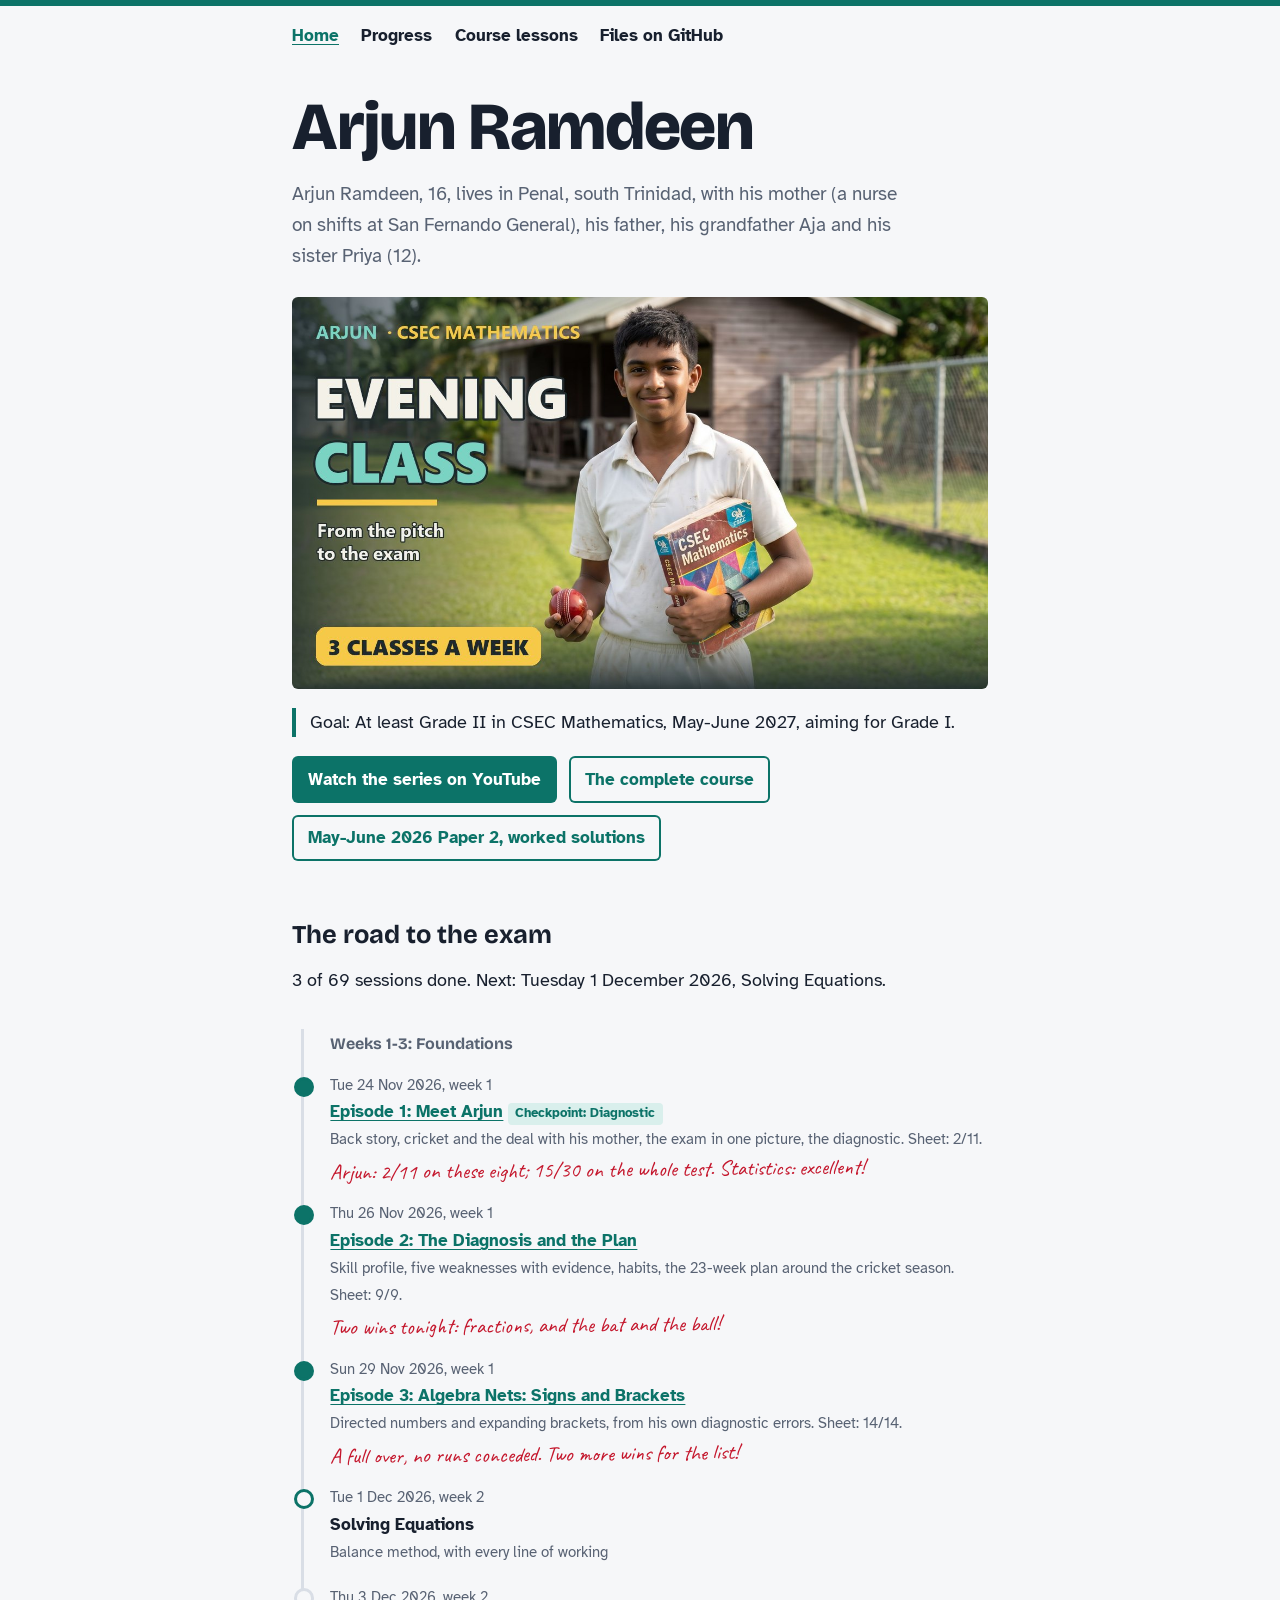
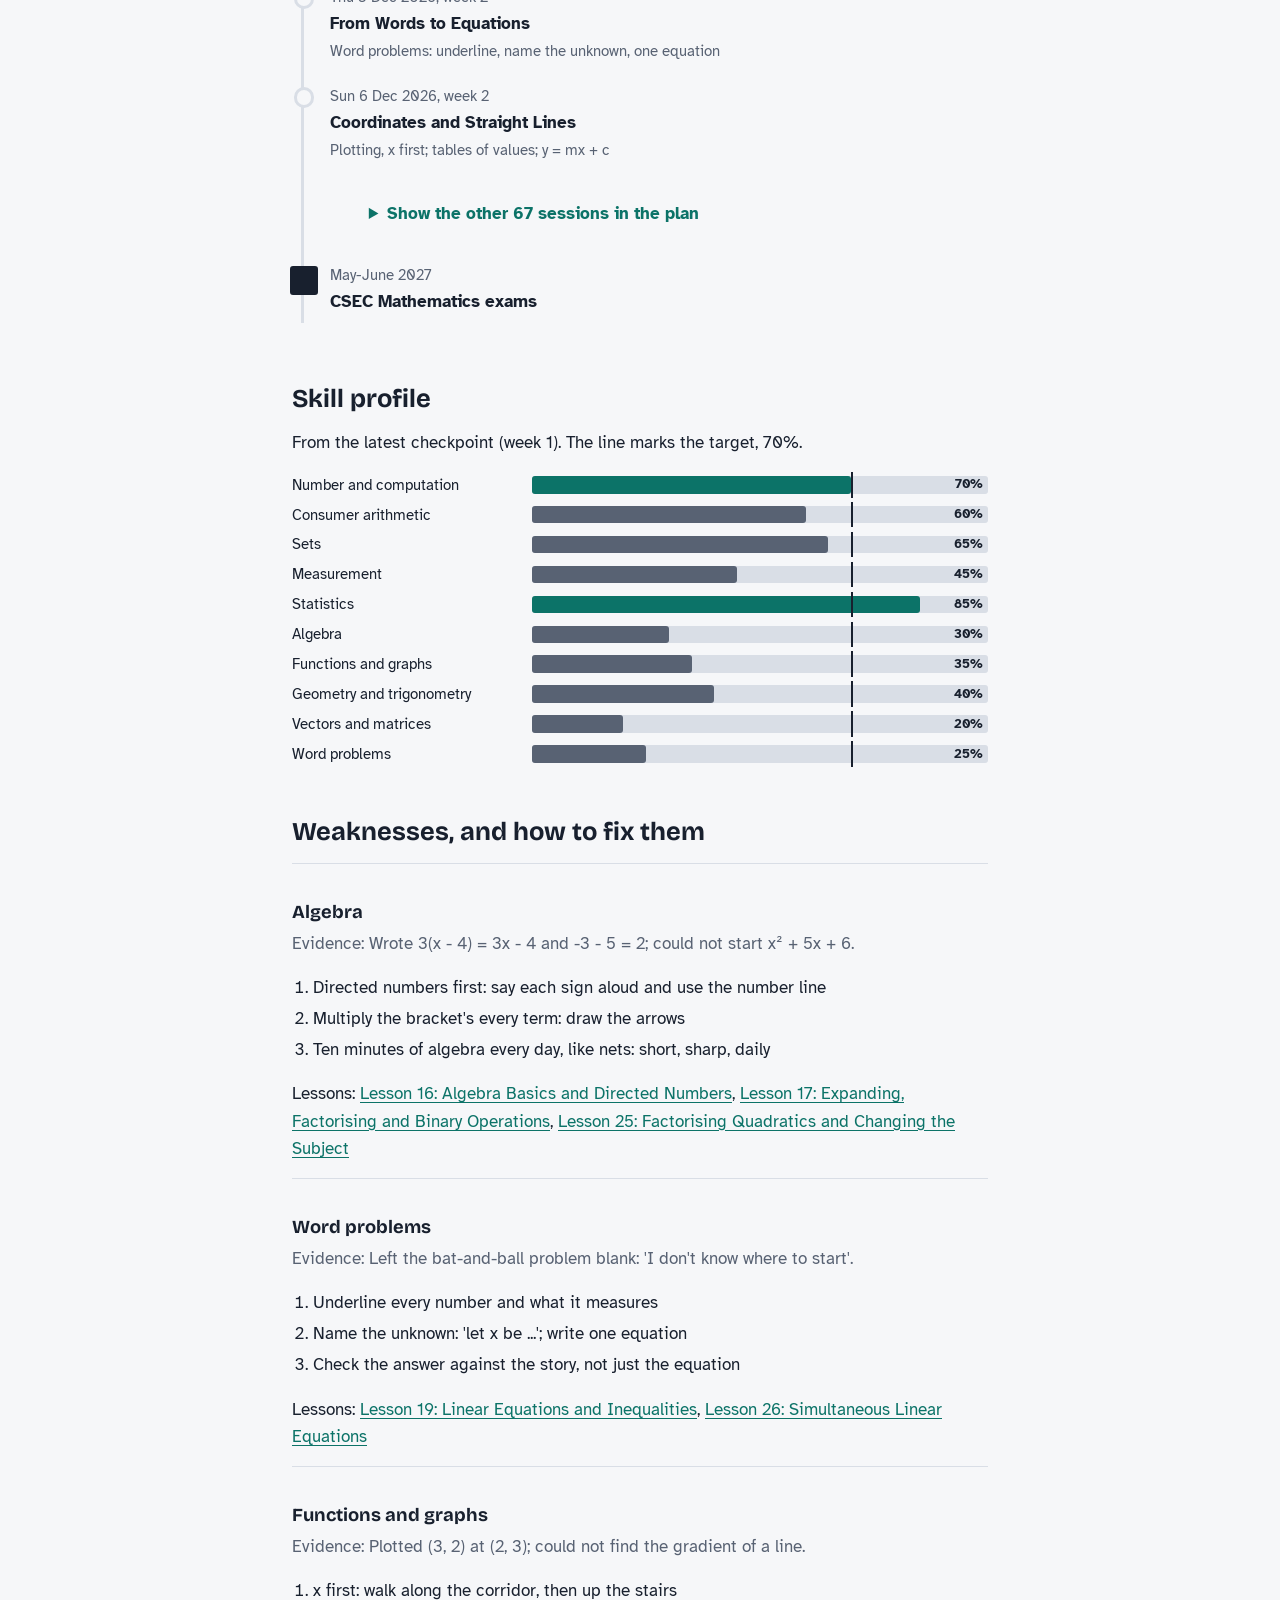
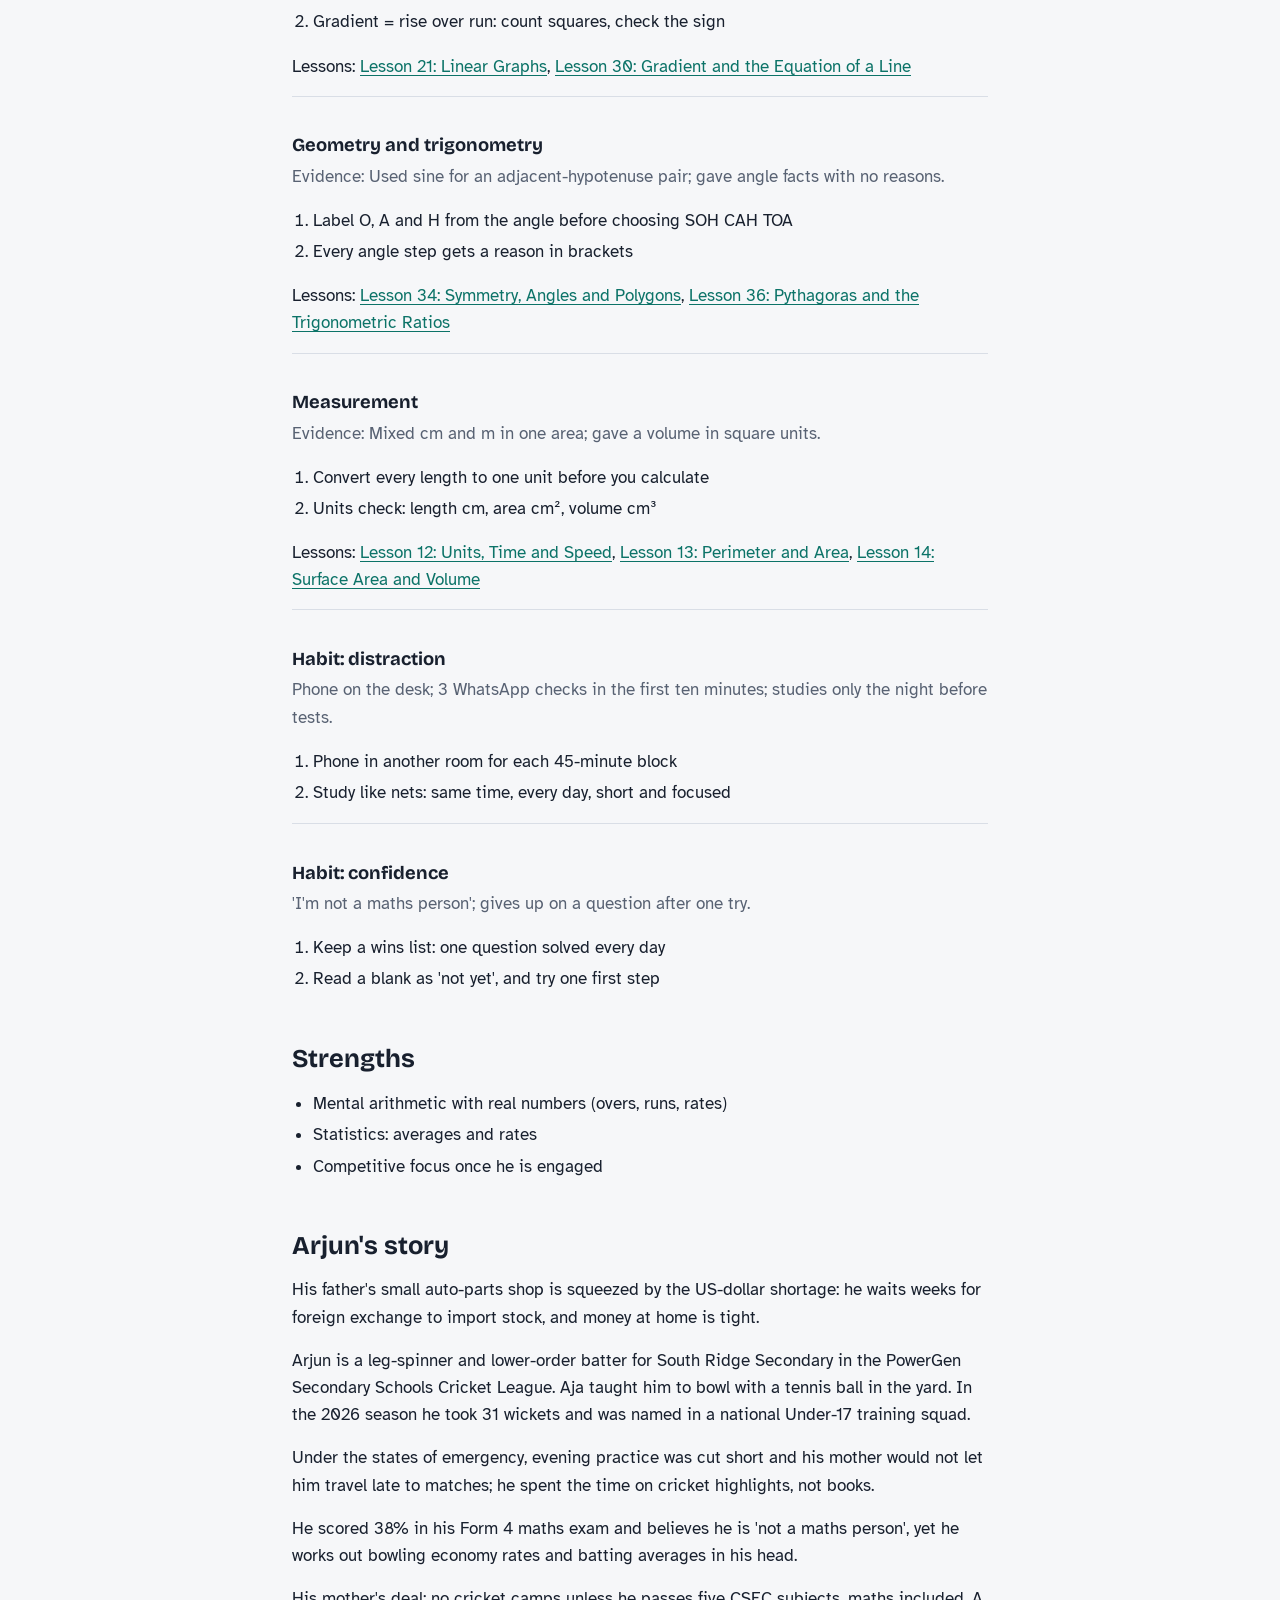
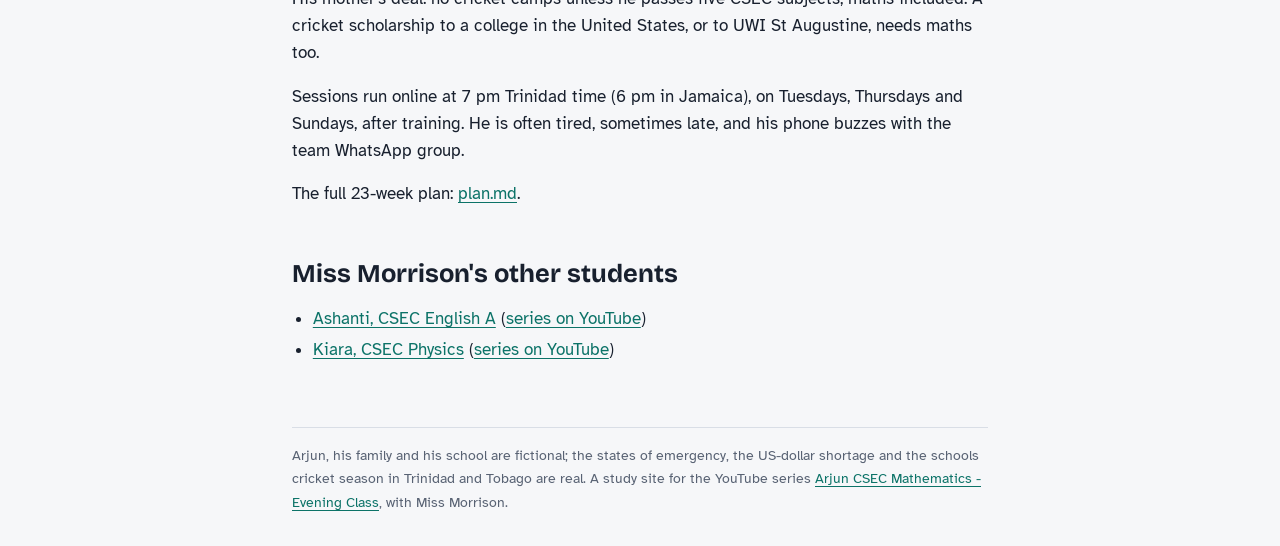
==== index.html @ dff7ee0b "Week 1: study site, episodes 1-3, question sheets, answers and corrections Co-Authored-By: Claude Op" ====
<!doctype html>
<html lang="en">
<head>
<meta charset="utf-8">
<meta name="viewport" content="width=device-width, initial-scale=1">
<title>Arjun Ramdeen: Road to CSEC Mathematics 2027</title>
<link rel="preconnect" href="https://fonts.googleapis.com">
<link rel="preconnect" href="https://fonts.gstatic.com" crossorigin>
<link rel="stylesheet" href="https://fonts.googleapis.com/css2?family=Atkinson+Hyperlegible:ital,wght@0,400;0,700;1,400&family=Bricolage+Grotesque:opsz,wght@12..96,600;12..96,800&family=Caveat:wght@600&display=swap">
<link rel="stylesheet" href="assets/site.css">
<style>:root { --accent: #0c7368; --accent-soft: #d9efec; }
@media (prefers-color-scheme: dark) { :root { --accent-soft: #262a33; } }</style>
</head>
<body class="top">
<div class="wrap">
<nav class="nav" aria-label="Site"><a href="index.html" aria-current="page">Home</a><a href="index.html#road">Progress</a><a href="course.html">Course lessons</a><a href="https://github.com/baughg/arjun.csec.2027.mathematics">Files on GitHub</a></nav>
<header class="hero">
<h1>Arjun Ramdeen</h1>
<p class="who">Arjun Ramdeen, 16, lives in Penal, south Trinidad, with his mother (a nurse on shifts at San Fernando General), his father, his grandfather Aja and his sister Priya (12).</p>
<img src="assets/cover.jpg" alt="" width="1280" height="720">
<p class="goal">Goal: At least Grade II in CSEC Mathematics, May-June 2027, aiming for Grade I.</p>
<div class="links"><a class="button" href="https://www.youtube.com/playlist?list=PLBsG3tuxOrZE">Watch the series on YouTube</a><a class="button quiet" href="https://www.youtube.com/playlist?list=PLUVKbsZosp2Q">The complete course</a><a class="button quiet" href="https://www.youtube.com/playlist?list=PLMlZ7s_Gxf0Y">May-June 2026 Paper 2, worked solutions</a></div></header>
<h2 id="road">The road to the exam</h2>
<p class="status">3 of 69 sessions done. Next: Tuesday 1 December 2026, Solving Equations.</p>
<ol class="road"><li class="phase"><h3>Weeks 1-3: Foundations</h3></li><li class="done"><span class="when">Tue 24 Nov 2026, week 1</span><br><a class="title" href="episodes/ep-01.html">Episode 1: Meet Arjun</a><span class="tag">Checkpoint: Diagnostic</span><br><span class="focus">Back story, cricket and the deal with his mother, the exam in one picture, the diagnostic. Sheet: 2/11.</span><p class="note">Arjun: 2/11 on these eight; 15/30 on the whole test. Statistics: excellent!</p></li><li class="done"><span class="when">Thu 26 Nov 2026, week 1</span><br><a class="title" href="episodes/ep-02.html">Episode 2: The Diagnosis and the Plan</a><br><span class="focus">Skill profile, five weaknesses with evidence, habits, the 23-week plan around the cricket season. Sheet: 9/9.</span><p class="note">Two wins tonight: fractions, and the bat and the ball!</p></li><li class="done"><span class="when">Sun 29 Nov 2026, week 1</span><br><a class="title" href="episodes/ep-03.html">Episode 3: Algebra Nets: Signs and Brackets</a><br><span class="focus">Directed numbers and expanding brackets, from his own diagnostic errors. Sheet: 14/14.</span><p class="note">A full over, no runs conceded. Two more wins for the list!</p></li><li class="next"><span class="when">Tue 1 Dec 2026, week 2</span><br><span class="title">Solving Equations</span><br><span class="focus">Balance method, with every line of working</span></li><li class=""><span class="when">Thu 3 Dec 2026, week 2</span><br><span class="title">From Words to Equations</span><br><span class="focus">Word problems: underline, name the unknown, one equation</span></li><li class=""><span class="when">Sun 6 Dec 2026, week 2</span><br><span class="title">Coordinates and Straight Lines</span><br><span class="focus">Plotting, x first; tables of values; y = mx + c</span></li><li class="phase"><details><summary>Show the other 67 sessions in the plan</summary><ol class="road"><li class=""><span class="when">Tue 8 Dec 2026, week 3</span><br><span class="title">Powers and Standard Form</span><br><span class="focus">Indices and standard form</span></li><li class=""><span class="when">Thu 10 Dec 2026, week 3</span><br><span class="title">Algebraic Fractions and Indices</span><br><span class="focus">Laws of indices in algebra</span></li><li class=""><span class="when">Sun 13 Dec 2026, week 3</span><br><span class="title">Run Rates</span><br><span class="focus">Ratio, proportion and rates, with cricket</span></li><li class="phase"><h3>Weeks 4-9: Module 1: Number, money, measure</h3></li><li class=""><span class="when">Tue 15 Dec 2026, week 4</span><br><span class="title">Profit, Loss and Discount</span><br><span class="focus">Consumer arithmetic in his father&#x27;s shop</span></li><li class=""><span class="when">Thu 17 Dec 2026, week 4</span><br><span class="title">Interest and Hire Purchase</span><br><span class="focus">Simple and compound interest, hire purchase</span></li><li class=""><span class="when">Sun 20 Dec 2026, week 4</span><br><span class="title">Bills, Wages and Currency</span><br><span class="focus">Exchange rates and the US-dollar squeeze</span></li><li class=""><span class="when">Mon 21 Dec 2026, week 5</span><br><span class="title">Sets and Venn Diagrams</span><br><span class="focus">Set language, notation and two-set problems</span></li><li class=""><span class="when">Tue 22 Dec 2026, week 5</span><br><span class="title">Charts With Ashanti</span><span class="tag">With another student</span><br><span class="focus">Joint session with Ashanti Reid (CSEC English A): reading charts and tables, and reading word problems slowly</span></li><li class=""><span class="when">Wed 23 Dec 2026, week 5</span><br><span class="title">Christmas Nets</span><br><span class="focus">Mixed practice: twenty short questions</span></li><li class=""><span class="when">Tue 29 Dec 2026, week 6</span><br><span class="title">Number Bases and Sequences</span><br><span class="focus">Bases, number properties, patterns</span></li><li class=""><span class="when">Wed 30 Dec 2026, week 6</span><br><span class="title">Units, Time and Speed</span><br><span class="focus">Conversions and speed-distance-time</span></li><li class=""><span class="when">Thu 31 Dec 2026, week 6</span><br><span class="title">Year-End Review</span><br><span class="focus">What changed in six weeks</span></li><li class=""><span class="when">Tue 5 Jan 2027, week 7</span><br><span class="title">Perimeter and Area</span><br><span class="focus">Shapes, circles and composite areas</span></li><li class=""><span class="when">Thu 7 Jan 2027, week 7</span><br><span class="title">Surface Area and Volume</span><br><span class="focus">Prisms, cylinders, units</span></li><li class=""><span class="when">Sun 10 Jan 2027, week 7</span><br><span class="title">Error and Scale</span><br><span class="focus">Measurement error and scale drawings</span></li><li class=""><span class="when">Tue 12 Jan 2027, week 8</span><br><span class="title">Factorising Quadratics</span><br><span class="focus">Common factors, trinomials, difference of squares</span></li><li class=""><span class="when">Thu 14 Jan 2027, week 8</span><br><span class="title">Simultaneous Equations</span><br><span class="focus">Elimination and substitution</span></li><li class=""><span class="when">Sun 17 Jan 2027, week 8</span><br><span class="title">Quadratic Equations</span><br><span class="focus">Factorising and the formula</span></li><li class=""><span class="when">Tue 19 Jan 2027, week 9</span><br><span class="title">Module 1 Checkpoint</span><span class="tag">Checkpoint: Module 1 check</span><br><span class="focus">Timed test on weeks 1-8</span></li><li class=""><span class="when">Thu 21 Jan 2027, week 9</span><br><span class="title">Checkpoint Results</span><br><span class="focus">Updated skill profile; the plan around the SSCL season</span></li><li class=""><span class="when">Sun 24 Jan 2027, week 9</span><br><span class="title">Variation</span><br><span class="focus">Direct and inverse variation; linear-quadratic pairs</span></li><li class="phase"><h3>Weeks 10-15: Module 2: Algebra, graphs, geometry</h3></li><li class=""><span class="when">Tue 26 Jan 2027, week 10</span><br><span class="title">Relations and Functions</span><br><span class="focus">Mappings, function notation</span></li><li class=""><span class="when">Thu 28 Jan 2027, week 10</span><br><span class="title">Gradient and the Line</span><br><span class="focus">Gradient, midpoint, equation of a line</span></li><li class=""><span class="when">Sun 31 Jan 2027, week 10</span><br><span class="title">Composite and Inverse Functions</span><br><span class="focus">Composite and inverse functions</span></li><li class=""><span class="when">Tue 2 Feb 2027, week 11</span><br><span class="title">Quadratic Graphs</span><br><span class="focus">Plotting and reading parabolas</span></li><li class=""><span class="when">Thu 4 Feb 2027, week 11</span><br><span class="title">Batting Averages</span><br><span class="focus">Mean, median, mode and spread</span></li><li class=""><span class="when">Sun 7 Feb 2027, week 11</span><br><span class="title">Charts and Chance</span><br><span class="focus">Reading charts, inferences, first probability</span></li><li class=""><span class="when">Wed 10 Feb 2027, week 12</span><br><span class="title">Geometry Basics</span><br><span class="focus">Lines, angles and constructions (after Carnival)</span></li><li class=""><span class="when">Thu 11 Feb 2027, week 12</span><br><span class="title">Angles and Polygons</span><br><span class="focus">Angle facts with reasons</span></li><li class=""><span class="when">Sun 14 Feb 2027, week 12</span><br><span class="title">Congruence and Similarity</span><br><span class="focus">Similar shapes and solids</span></li><li class=""><span class="when">Tue 16 Feb 2027, week 13</span><br><span class="title">Pythagoras and SOH CAH TOA</span><br><span class="focus">Right-angled triangles</span></li><li class=""><span class="when">Thu 18 Feb 2027, week 13</span><br><span class="title">Elevation and Depression</span><br><span class="focus">Trig in context</span></li><li class=""><span class="when">Sun 21 Feb 2027, week 13</span><br><span class="title">Trig Clinic</span><br><span class="focus">Mixed trigonometry, every step labelled</span></li><li class=""><span class="when">Tue 23 Feb 2027, week 14</span><br><span class="title">Vectors</span><br><span class="focus">Column vectors and their arithmetic</span></li><li class=""><span class="when">Thu 25 Feb 2027, week 14</span><br><span class="title">Matrices</span><br><span class="focus">Matrix arithmetic</span></li><li class=""><span class="when">Sun 28 Feb 2027, week 14</span><br><span class="title">Mixed Practice</span><br><span class="focus">Paper 2 style, Module 2 topics</span></li><li class=""><span class="when">Tue 2 Mar 2027, week 15</span><br><span class="title">Module 2 Checkpoint</span><span class="tag">Checkpoint: Module 2 check</span><br><span class="focus">Timed test on weeks 10-14</span></li><li class=""><span class="when">Thu 4 Mar 2027, week 15</span><br><span class="title">Checkpoint Results</span><br><span class="focus">Updated skill profile; adjust the plan</span></li><li class=""><span class="when">Sun 7 Mar 2027, week 15</span><br><span class="title">Grouped Data</span><br><span class="focus">Histograms and frequency polygons</span></li><li class="phase"><h3>Weeks 16-19: Module 3: Higher topics</h3></li><li class=""><span class="when">Tue 9 Mar 2027, week 16</span><br><span class="title">Cumulative Frequency</span><br><span class="focus">Grouped averages, ogives, quartiles</span></li><li class=""><span class="when">Thu 11 Mar 2027, week 16</span><br><span class="title">Probability</span><br><span class="focus">Combined events and tree diagrams</span></li><li class=""><span class="when">Sun 14 Mar 2027, week 16</span><br><span class="title">Linear Programming</span><br><span class="focus">Inequalities and regions</span></li><li class=""><span class="when">Tue 16 Mar 2027, week 17</span><br><span class="title">Travel Graphs</span><br><span class="focus">Distance-time and speed-time graphs</span></li><li class=""><span class="when">Thu 18 Mar 2027, week 17</span><br><span class="title">Circle Theorems</span><br><span class="focus">The theorems, with reasons</span></li><li class=""><span class="when">Sun 21 Mar 2027, week 17</span><br><span class="title">Transformations</span><br><span class="focus">Reflections, rotations, enlargements</span></li><li class=""><span class="when">Tue 23 Mar 2027, week 18</span><br><span class="title">Sine and Cosine Rules</span><br><span class="focus">Non-right triangles, area, segments</span></li><li class=""><span class="when">Thu 25 Mar 2027, week 18</span><br><span class="title">Bearings</span><br><span class="focus">Bearings and back-bearings</span></li><li class=""><span class="when">Sat 27 Mar 2027, week 18</span><br><span class="title">Vector Geometry and Matrix Maps</span><br><span class="focus">Position vectors; matrix transformations (moved for Easter)</span></li><li class=""><span class="when">Tue 30 Mar 2027, week 19</span><br><span class="title">Module 3 Checkpoint</span><span class="tag">Checkpoint: Module 3 check</span><br><span class="focus">Timed test on weeks 15-18</span></li><li class=""><span class="when">Thu 1 Apr 2027, week 19</span><br><span class="title">Results and the SBA</span><br><span class="focus">Updated profile; SBA final checks</span></li><li class=""><span class="when">Sun 4 Apr 2027, week 19</span><br><span class="title">Exam Strategy</span><br><span class="focus">Timing plans for both papers</span></li><li class="phase"><h3>Weeks 20-23: Exam rehearsal</h3></li><li class=""><span class="when">Tue 6 Apr 2027, week 20</span><br><span class="title">Paper 2, Timed</span><span class="tag">Checkpoint: Paper 2</span><br><span class="focus">The May-June 2026 Paper 2 in 2 h 40 min</span></li><li class=""><span class="when">Thu 8 Apr 2027, week 20</span><br><span class="title">Paper 2 Review</span><br><span class="focus">Marked with the worked-solution videos</span></li><li class=""><span class="when">Sun 11 Apr 2027, week 20</span><br><span class="title">Fix the Gaps 1</span><br><span class="focus">The marks he lost, by topic</span></li><li class=""><span class="when">Tue 13 Apr 2027, week 21</span><br><span class="title">Paper 1 Practice</span><span class="tag">Checkpoint: Paper 1</span><br><span class="focus">60 multiple-choice items in 90 minutes</span></li><li class=""><span class="when">Thu 15 Apr 2027, week 21</span><br><span class="title">Paper 1 Review</span><br><span class="focus">Item analysis by topic</span></li><li class=""><span class="when">Sun 18 Apr 2027, week 21</span><br><span class="title">Fix the Gaps 2</span><br><span class="focus">Rewrites and retries</span></li><li class=""><span class="when">Tue 20 Apr 2027, week 22</span><br><span class="title">Weakness Clinic: Algebra</span><br><span class="focus">Three timed algebra questions</span></li><li class=""><span class="when">Thu 22 Apr 2027, week 22</span><br><span class="title">Weakness Clinic: Word Problems</span><br><span class="focus">From story to equation, under time</span></li><li class=""><span class="when">Sun 25 Apr 2027, week 22</span><br><span class="title">Weakness Clinic: Geometry</span><br><span class="focus">Trig and angle reasons under time</span></li><li class=""><span class="when">Tue 27 Apr 2027, week 23</span><br><span class="title">The Last Rehearsal</span><span class="tag">Checkpoint: Final</span><br><span class="focus">Mixed timed practice</span></li><li class=""><span class="when">Thu 29 Apr 2027, week 23</span><br><span class="title">Final Profile</span><br><span class="focus">The skill profile, Week 1 against Week 23</span></li><li class=""><span class="when">Fri 30 Apr 2027, week 23</span><br><span class="title">Exam-Day Plan</span><br><span class="focus">Sleep, timing, the equipment list; the send-off</span></li></ol></details></li><li class="exam"><span class="when">May-June 2027</span><br><span class="title">CSEC Mathematics exams</span></li></ol>
<h2>Skill profile</h2>
<p>From the latest checkpoint (week 1). The line marks the target, 70%.</p>
<div class="skills"><span class="name">Number and computation</span><div class="bar " role="img" aria-label="Number and computation: 70%"><span style="width:70%"></span><i class="target" style="left:70%"></i><b>70%</b></div><span class="name">Consumer arithmetic</span><div class="bar below" role="img" aria-label="Consumer arithmetic: 60%"><span style="width:60%"></span><i class="target" style="left:70%"></i><b>60%</b></div><span class="name">Sets</span><div class="bar below" role="img" aria-label="Sets: 65%"><span style="width:65%"></span><i class="target" style="left:70%"></i><b>65%</b></div><span class="name">Measurement</span><div class="bar below" role="img" aria-label="Measurement: 45%"><span style="width:45%"></span><i class="target" style="left:70%"></i><b>45%</b></div><span class="name">Statistics</span><div class="bar " role="img" aria-label="Statistics: 85%"><span style="width:85%"></span><i class="target" style="left:70%"></i><b>85%</b></div><span class="name">Algebra</span><div class="bar below" role="img" aria-label="Algebra: 30%"><span style="width:30%"></span><i class="target" style="left:70%"></i><b>30%</b></div><span class="name">Functions and graphs</span><div class="bar below" role="img" aria-label="Functions and graphs: 35%"><span style="width:35%"></span><i class="target" style="left:70%"></i><b>35%</b></div><span class="name">Geometry and trigonometry</span><div class="bar below" role="img" aria-label="Geometry and trigonometry: 40%"><span style="width:40%"></span><i class="target" style="left:70%"></i><b>40%</b></div><span class="name">Vectors and matrices</span><div class="bar below" role="img" aria-label="Vectors and matrices: 20%"><span style="width:20%"></span><i class="target" style="left:70%"></i><b>20%</b></div><span class="name">Word problems</span><div class="bar below" role="img" aria-label="Word problems: 25%"><span style="width:25%"></span><i class="target" style="left:70%"></i><b>25%</b></div></div>
<h2>Weaknesses, and how to fix them</h2>
<div class="weak"><h3>Algebra</h3><p class="evidence">Evidence: Wrote 3(x - 4) = 3x - 4 and -3 - 5 = 2; could not start x² + 5x + 6.</p><ol><li>Directed numbers first: say each sign aloud and use the number line</li><li>Multiply the bracket&#x27;s every term: draw the arrows</li><li>Ten minutes of algebra every day, like nets: short, sharp, daily</li></ol><p>Lessons: <a href="https://youtu.be/4-Zzax2aoyw">Lesson 16: Algebra Basics and Directed Numbers</a>, <a href="https://youtu.be/uGooCxmFCk0">Lesson 17: Expanding, Factorising and Binary Operations</a>, <a href="https://youtu.be/LGgN0Dso6To">Lesson 25: Factorising Quadratics and Changing the Subject</a></p></div>
<div class="weak"><h3>Word problems</h3><p class="evidence">Evidence: Left the bat-and-ball problem blank: &#x27;I don&#x27;t know where to start&#x27;.</p><ol><li>Underline every number and what it measures</li><li>Name the unknown: &#x27;let x be ...&#x27;; write one equation</li><li>Check the answer against the story, not just the equation</li></ol><p>Lessons: <a href="https://youtu.be/94bKhHAmcm0">Lesson 19: Linear Equations and Inequalities</a>, <a href="https://youtu.be/WxdUrHyGJH8">Lesson 26: Simultaneous Linear Equations</a></p></div>
<div class="weak"><h3>Functions and graphs</h3><p class="evidence">Evidence: Plotted (3, 2) at (2, 3); could not find the gradient of a line.</p><ol><li>x first: walk along the corridor, then up the stairs</li><li>Gradient = rise over run: count squares, check the sign</li></ol><p>Lessons: <a href="https://youtu.be/qVE9czSgM_A">Lesson 21: Linear Graphs</a>, <a href="https://youtu.be/QpE2GsDDZIY">Lesson 30: Gradient and the Equation of a Line</a></p></div>
<div class="weak"><h3>Geometry and trigonometry</h3><p class="evidence">Evidence: Used sine for an adjacent-hypotenuse pair; gave angle facts with no reasons.</p><ol><li>Label O, A and H from the angle before choosing SOH CAH TOA</li><li>Every angle step gets a reason in brackets</li></ol><p>Lessons: <a href="https://youtu.be/pEYXm2aI_kE">Lesson 34: Symmetry, Angles and Polygons</a>, <a href="https://youtu.be/U-PAJnl_0XQ">Lesson 36: Pythagoras and the Trigonometric Ratios</a></p></div>
<div class="weak"><h3>Measurement</h3><p class="evidence">Evidence: Mixed cm and m in one area; gave a volume in square units.</p><ol><li>Convert every length to one unit before you calculate</li><li>Units check: length cm, area cm², volume cm³</li></ol><p>Lessons: <a href="https://youtu.be/fufqn0YD3iY">Lesson 12: Units, Time and Speed</a>, <a href="https://youtu.be/HuiR5GMhMa8">Lesson 13: Perimeter and Area</a>, <a href="https://youtu.be/OoOTmwRr4HU">Lesson 14: Surface Area and Volume</a></p></div>
<div class="weak"><h3>Habit: distraction</h3><p class="evidence">Phone on the desk; 3 WhatsApp checks in the first ten minutes; studies only the night before tests.</p><ol><li>Phone in another room for each 45-minute block</li><li>Study like nets: same time, every day, short and focused</li></ol></div>
<div class="weak"><h3>Habit: confidence</h3><p class="evidence">&#x27;I&#x27;m not a maths person&#x27;; gives up on a question after one try.</p><ol><li>Keep a wins list: one question solved every day</li><li>Read a blank as &#x27;not yet&#x27;, and try one first step</li></ol></div>
<h2>Strengths</h2><ul><li>Mental arithmetic with real numbers (overs, runs, rates)</li><li>Statistics: averages and rates</li><li>Competitive focus once he is engaged</li></ul>
<h2>Arjun's story</h2><p>His father&#x27;s small auto-parts shop is squeezed by the US-dollar shortage: he waits weeks for foreign exchange to import stock, and money at home is tight.</p><p>Arjun is a leg-spinner and lower-order batter for South Ridge Secondary in the PowerGen Secondary Schools Cricket League. Aja taught him to bowl with a tennis ball in the yard. In the 2026 season he took 31 wickets and was named in a national Under-17 training squad.</p><p>Under the states of emergency, evening practice was cut short and his mother would not let him travel late to matches; he spent the time on cricket highlights, not books.</p><p>He scored 38% in his Form 4 maths exam and believes he is &#x27;not a maths person&#x27;, yet he works out bowling economy rates and batting averages in his head.</p><p>His mother&#x27;s deal: no cricket camps unless he passes five CSEC subjects, maths included. A cricket scholarship to a college in the United States, or to UWI St Augustine, needs maths too.</p><p>Sessions run online at 7 pm Trinidad time (6 pm in Jamaica), on Tuesdays, Thursdays and Sundays, after training. He is often tired, sometimes late, and his phone buzzes with the team WhatsApp group.</p>
<p>The full 23-week plan: <a href="https://github.com/baughg/arjun.csec.2027.mathematics/blob/main/plan.md">plan.md</a>.</p>
<h2>Miss Morrison's other students</h2><ul><li><a href="https://baughg.github.io/ashanti.csec.2027.english/">Ashanti, CSEC English A</a> (<a href="https://www.youtube.com/playlist?list=PLXU28KFyF9wc">series on YouTube</a>)</li><li><a href="https://baughg.github.io/kiara.csec.2027.physics/">Kiara, CSEC Physics</a> (<a href="https://www.youtube.com/playlist?list=PLXpLmmIybE5c">series on YouTube</a>)</li></ul>
<footer>Arjun, his family and his school are fictional; the states of emergency, the US-dollar shortage and the schools cricket season in Trinidad and Tobago are real. A study site for the YouTube series <a href="https://www.youtube.com/playlist?list=PLBsG3tuxOrZE">Arjun CSEC Mathematics - Evening Class</a>, with Miss Morrison.</footer>
</div>
</body>
</html>
---- assets/site.css ----
:root {
  --ink: #18202e;
  --muted: #586273;
  --paper: #f6f7f9;
  --card: #ffffff;
  --rule: #d9dee6;
  --red: #c4162c;
  --accent: #a82c62;
  --accent-soft: #f6e1ea;
  --measure: 46rem;
}
@media (prefers-color-scheme: dark) {
  :root {
    --ink: #e8ebf0;
    --muted: #a3adbb;
    --paper: #141922;
    --card: #1c2330;
    --rule: #2e3746;
    --red: #ff7183;
    --accent-soft: #2a2230;
  }
}
* { box-sizing: border-box; }
html { -webkit-text-size-adjust: 100%; }
body {
  margin: 0;
  background: var(--paper);
  color: var(--ink);
  font: 1.0625rem/1.6 "Atkinson Hyperlegible", system-ui, sans-serif;
}
a { color: var(--accent); text-underline-offset: 0.18em; }
a:focus-visible, summary:focus-visible { outline: 3px solid var(--accent); outline-offset: 3px; border-radius: 2px; }
h1, h2, h3 { font-family: "Bricolage Grotesque", system-ui, sans-serif; line-height: 1.15; margin: 0; }
h1 { font-size: clamp(2.4rem, 7vw, 4.2rem); font-weight: 800; letter-spacing: -0.02em; }
h2 { font-size: 1.6rem; font-weight: 700; margin: 3.2rem 0 1rem; }
h3 { font-size: 1.15rem; font-weight: 700; margin: 1.6rem 0 0.4rem; }
p { margin: 0 0 1rem; }
ul, ol { padding-left: 1.3rem; }
li { margin: 0.25rem 0; }

.wrap { max-width: var(--measure); margin: 0 auto; padding: 0 1.25rem; }
.top { border-top: 6px solid var(--accent); }
.nav { display: flex; flex-wrap: wrap; gap: 0.4rem 1.4rem; padding: 1rem 0; font-weight: 700; }
.nav a { color: var(--ink); text-decoration: none; }
.nav a:hover, .nav a[aria-current] { color: var(--accent); text-decoration: underline; }

/* home hero: the student, then the cover from the YouTube playlist */
.hero { padding: 1.5rem 0 0.5rem; }
.hero .who { font-size: 1.2rem; color: var(--muted); max-width: 38rem; margin-top: 0.8rem; }
.hero img { width: 100%; height: auto; display: block; border-radius: 6px; margin: 1.6rem 0 1.2rem; }
.goal { font-size: 1.15rem; border-left: 4px solid var(--accent); padding-left: 0.9rem; }
.links { display: flex; flex-wrap: wrap; gap: 0.75rem; margin: 1.2rem 0 0; }
.button {
  display: inline-block; padding: 0.6rem 1rem; border-radius: 6px; font-weight: 700; text-decoration: none;
  background: var(--accent); color: #fff;
}
.button.quiet { background: transparent; color: var(--accent); box-shadow: inset 0 0 0 2px var(--accent); }

/* Miss Morrison's red pen */
.note {
  font-family: "Caveat", cursive; font-size: 1.7rem; line-height: 1.2; color: var(--red);
  margin: 1.2rem 0; transform: rotate(-0.6deg);
}
.note::after { content: " (Miss M)"; font-size: 1.2rem; }

/* the road: every session, oldest first, to the exam */
.status { font-size: 1.15rem; }
.road { list-style: none; padding: 0; margin: 1.5rem 0 0; position: relative; }
.road::before {
  content: ""; position: absolute; left: 0.55rem; top: 0.6rem; bottom: 0.6rem; width: 3px; background: var(--rule);
}
.road li { position: relative; padding: 0 0 1.1rem 2.4rem; margin: 0; }
.road li::before {
  content: ""; position: absolute; left: 0.12rem; top: 0.35rem; width: 0.9rem; height: 0.9rem; border-radius: 50%;
  background: var(--paper); border: 3px solid var(--rule);
}
.road li.done::before { background: var(--accent); border-color: var(--accent); }
.road li.done::after {
  content: ""; position: absolute; left: 0.55rem; top: -1rem; height: calc(100% + 0.2rem); width: 3px;
  background: var(--accent); z-index: -1;
}
.road li.next::before { border-color: var(--accent); }
.road li.phase { padding-top: 1rem; }
.road li.phase::before { display: none; }
.road li.phase h3 { margin: 0; color: var(--muted); font-size: 1rem; }
.road li.exam::before { width: 1.4rem; height: 1.4rem; left: -0.12rem; background: var(--ink); border-color: var(--ink); border-radius: 3px; }
.road .when { color: var(--muted); font-size: 0.95rem; }
.road .title { font-weight: 700; }
.road .focus { color: var(--muted); font-size: 0.95rem; }
.road .tag {
  display: inline-block; font-size: 0.8rem; font-weight: 700; padding: 0.05rem 0.45rem; border-radius: 4px;
  background: var(--accent-soft); color: var(--accent); margin-left: 0.3rem;
}
.road .note { font-size: 1.35rem; margin: 0.2rem 0 0; }
.road .note::after { content: ""; }
.road details { margin: 0; }
.road summary { cursor: pointer; color: var(--accent); font-weight: 700; padding: 0.2rem 0 1rem 2.4rem; }

/* skill profile */
.skills { display: grid; grid-template-columns: minmax(9rem, 14rem) 1fr; gap: 0.35rem 1rem; align-items: center; }
.skills .name { font-size: 0.95rem; }
.bar { position: relative; height: 1.1rem; background: var(--rule); border-radius: 3px; }
.bar span { position: absolute; inset: 0 auto 0 0; background: var(--accent); border-radius: 3px; }
.bar.below span { background: var(--muted); }
.bar.notyet span { background: repeating-linear-gradient(45deg, var(--muted) 0 4px, transparent 4px 8px); }
.bar .target { position: absolute; top: -0.25rem; bottom: -0.25rem; width: 2px; background: var(--ink); }
.bar b { position: absolute; right: 0.3rem; top: -0.1rem; font-size: 0.8rem; color: var(--ink); }
.legend { color: var(--muted); font-size: 0.9rem; margin-top: 0.8rem; }

.weak { border-top: 1px solid var(--rule); padding-top: 0.8rem; margin-top: 1rem; }
.weak .evidence { color: var(--muted); }

/* episode pages */
.video { position: relative; aspect-ratio: 16 / 9; margin: 1.4rem 0 0.6rem; background: #000; border-radius: 6px; overflow: hidden; }
.video iframe { position: absolute; inset: 0; width: 100%; height: 100%; border: 0; }
.sheets { list-style: none; padding: 0; display: grid; gap: 0.8rem; }
.sheets li { background: var(--card); border: 1px solid var(--rule); border-radius: 6px; padding: 0.9rem 1rem; margin: 0; }
.sheets a { font-weight: 700; font-size: 1.1rem; }
.sheets p { margin: 0.2rem 0 0; color: var(--muted); }
.lessons { list-style: none; padding: 0; }
.lessons li { padding: 0.7rem 0; border-bottom: 1px solid var(--rule); margin: 0; }
.lessons .why { display: block; color: var(--muted); font-size: 0.95rem; }
.pager { display: flex; justify-content: space-between; gap: 1rem; margin: 3rem 0 0; padding-top: 1rem; border-top: 1px solid var(--rule); }

table { border-collapse: collapse; width: 100%; font-size: 0.97rem; }
th, td { text-align: left; padding: 0.45rem 0.5rem 0.45rem 0; border-bottom: 1px solid var(--rule); vertical-align: top; }
th { font-family: "Bricolage Grotesque", system-ui, sans-serif; }
td.n { width: 3rem; color: var(--muted); }

footer { color: var(--muted); font-size: 0.9rem; margin: 4rem 0 2rem; border-top: 1px solid var(--rule); padding-top: 1rem; }

@media (max-width: 34rem) {
  .skills { grid-template-columns: 1fr; gap: 0.15rem; }
  .skills .bar { margin-bottom: 0.5rem; }
}
@media (prefers-reduced-motion: reduce) { * { scroll-behavior: auto !important; } }
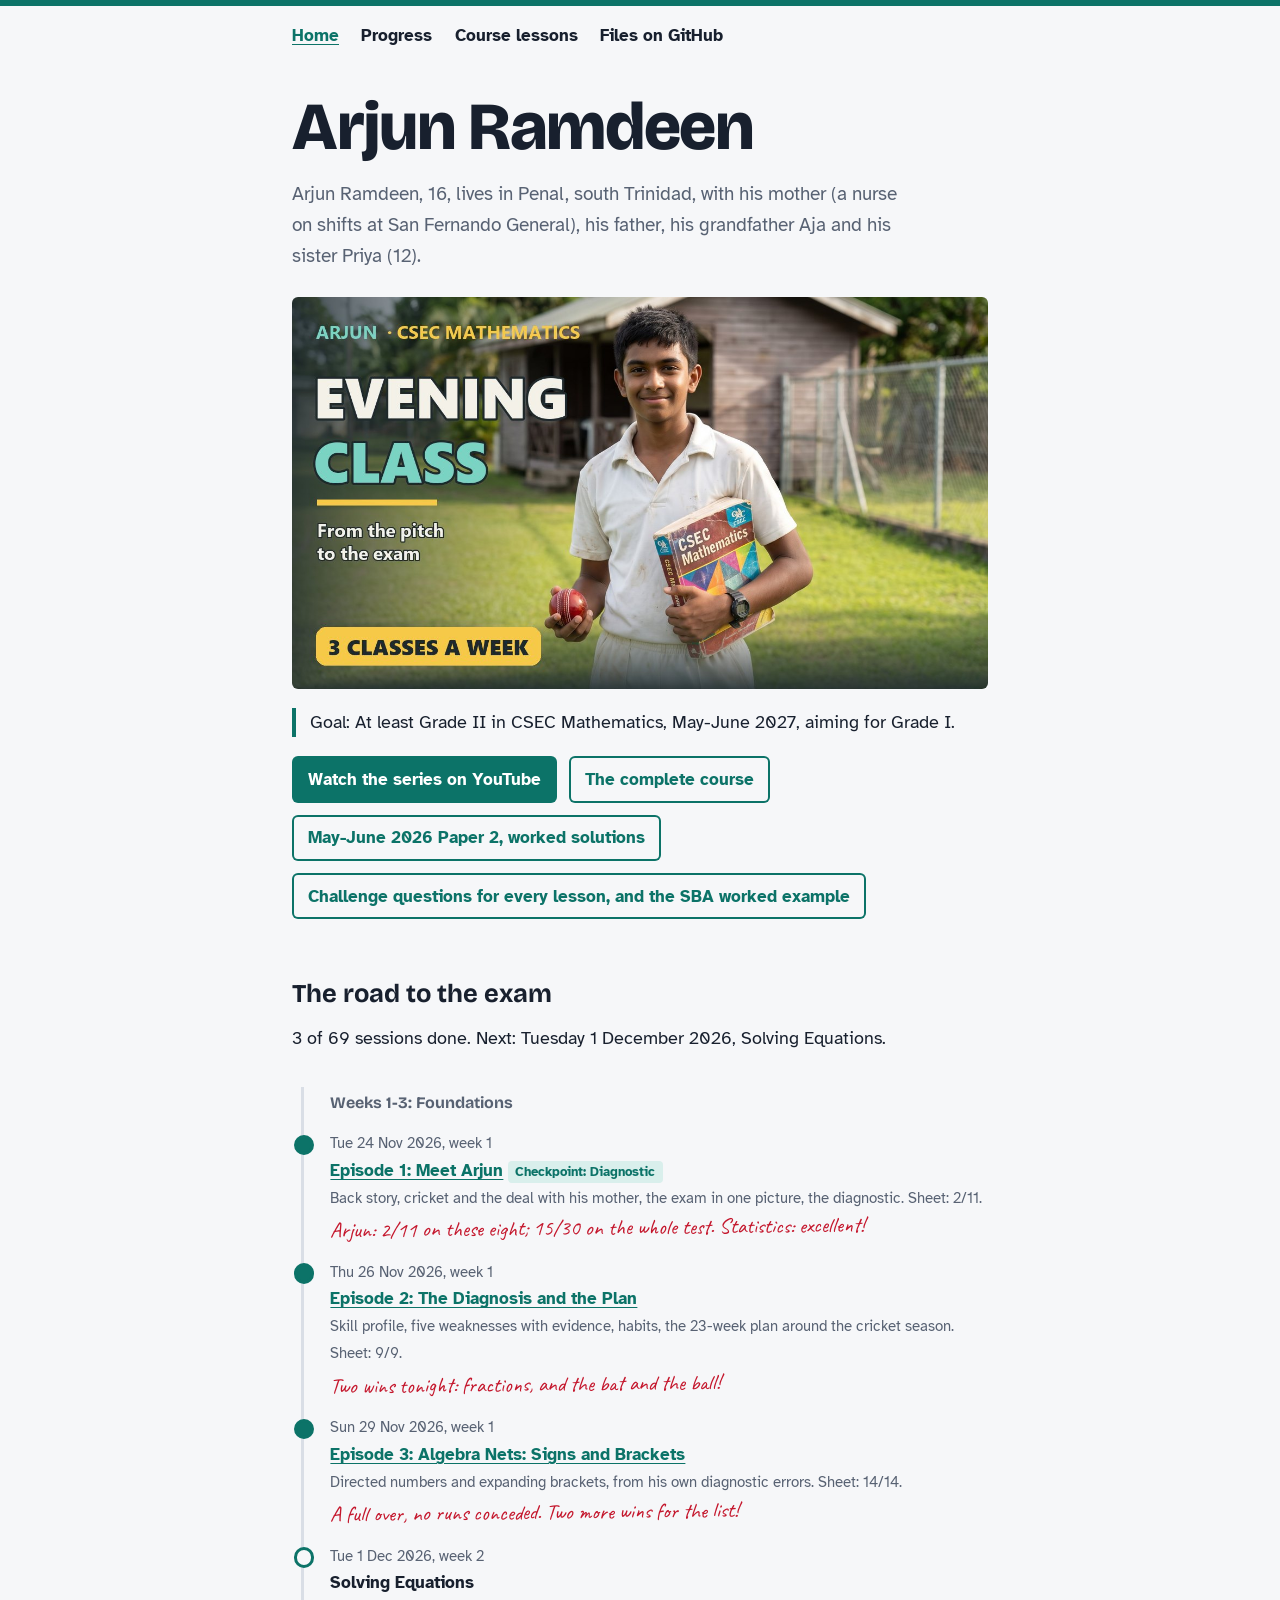
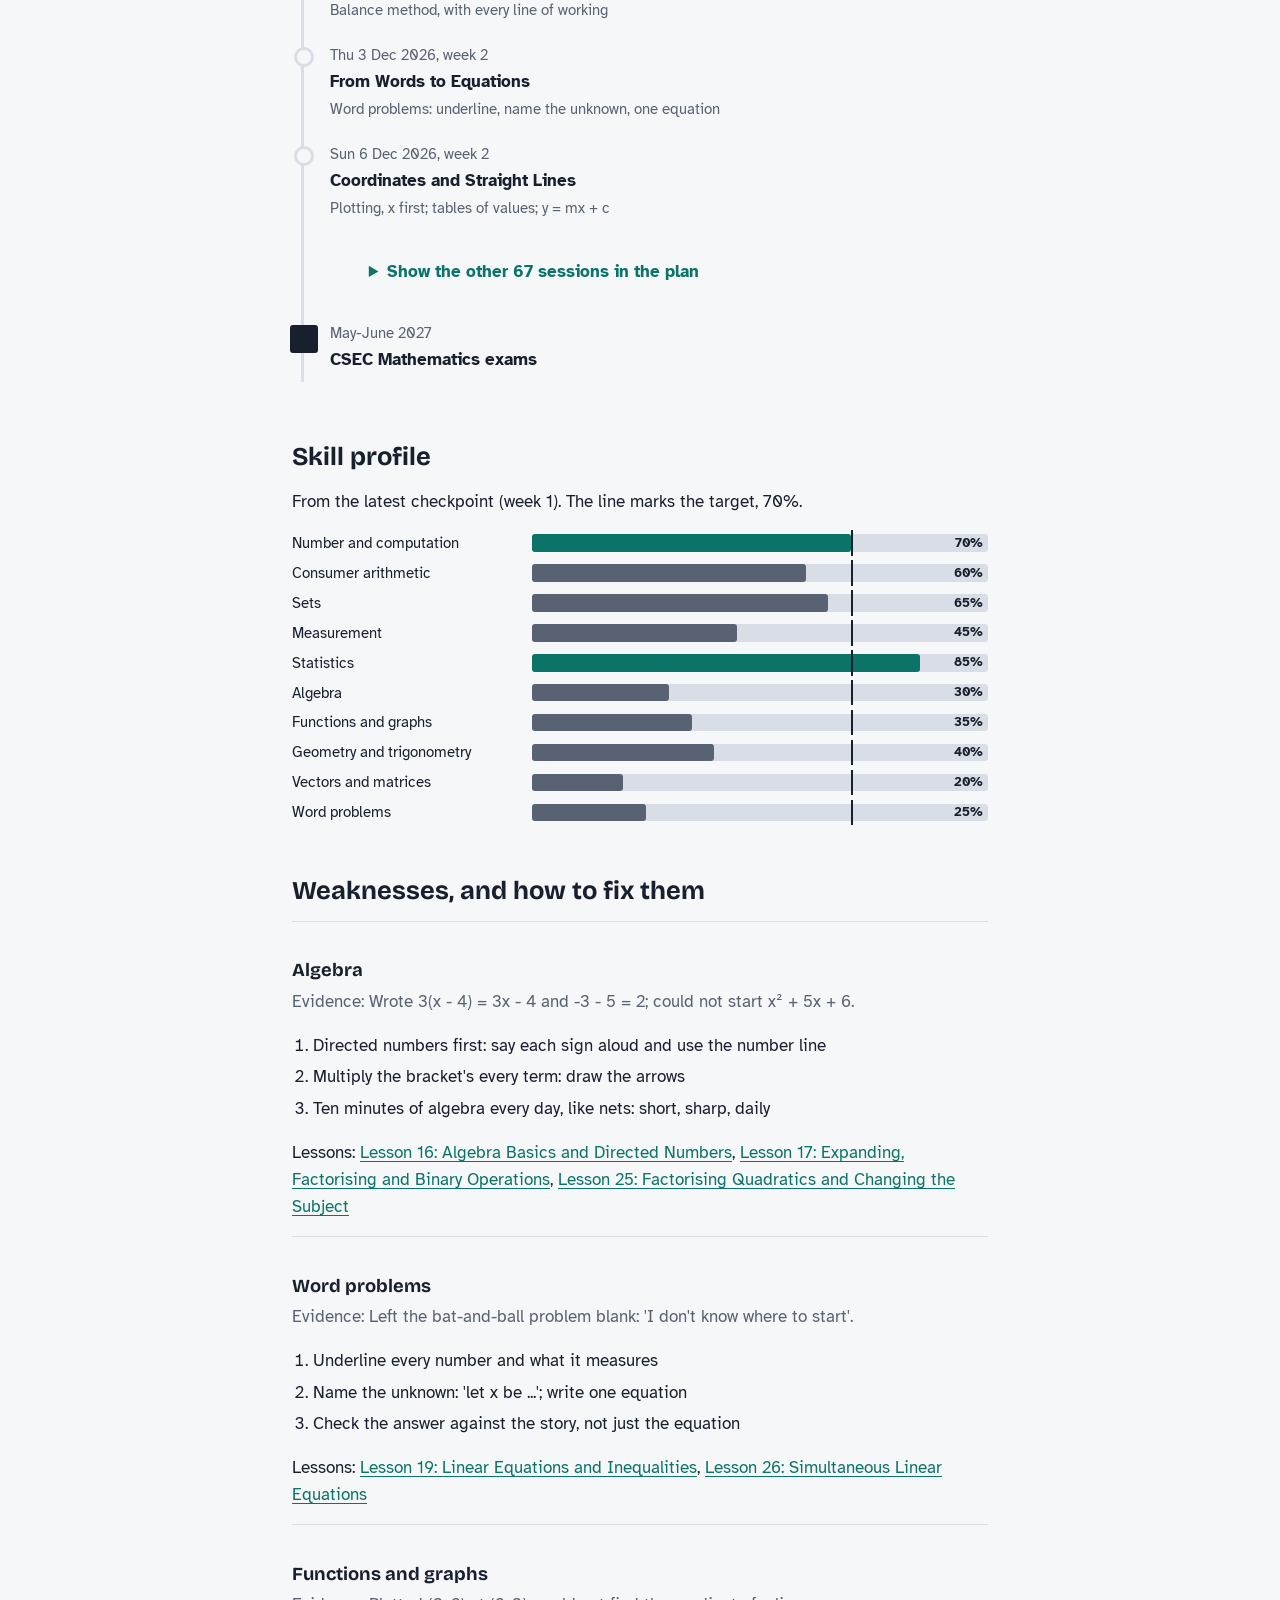
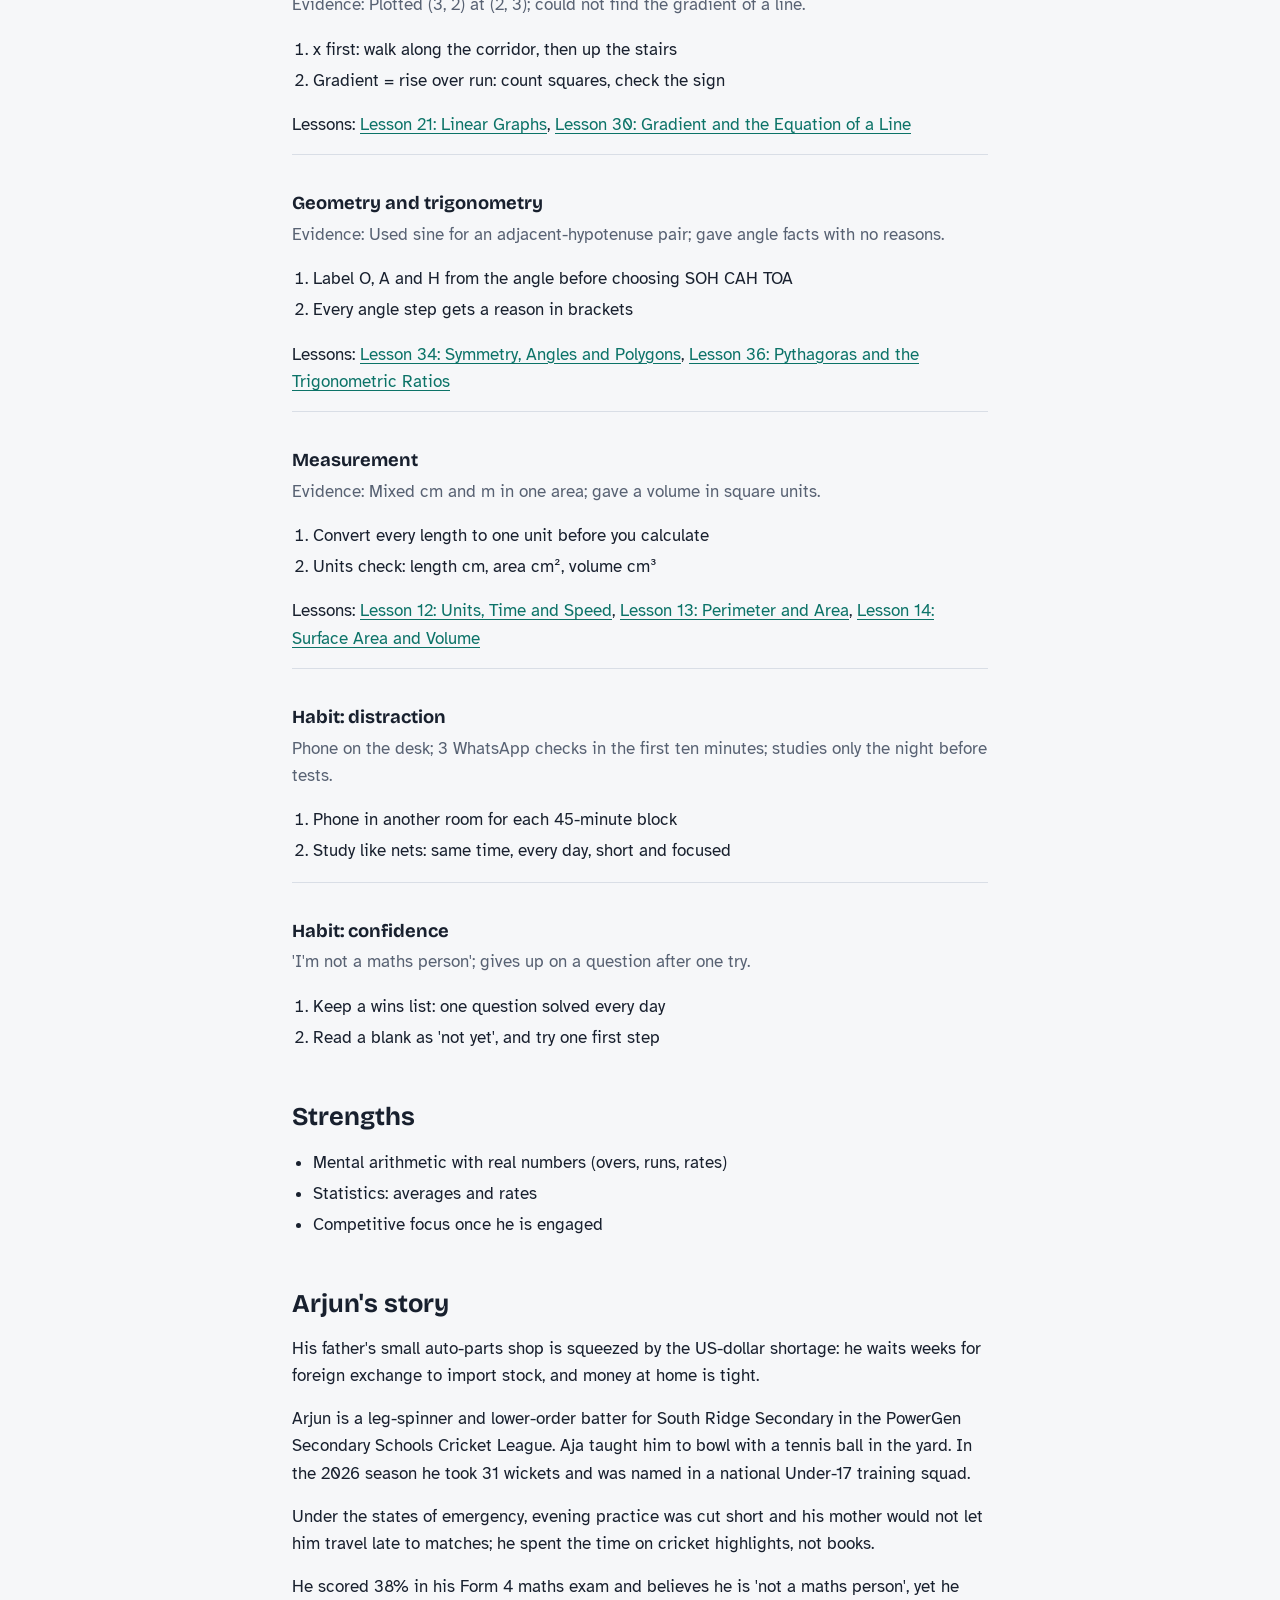
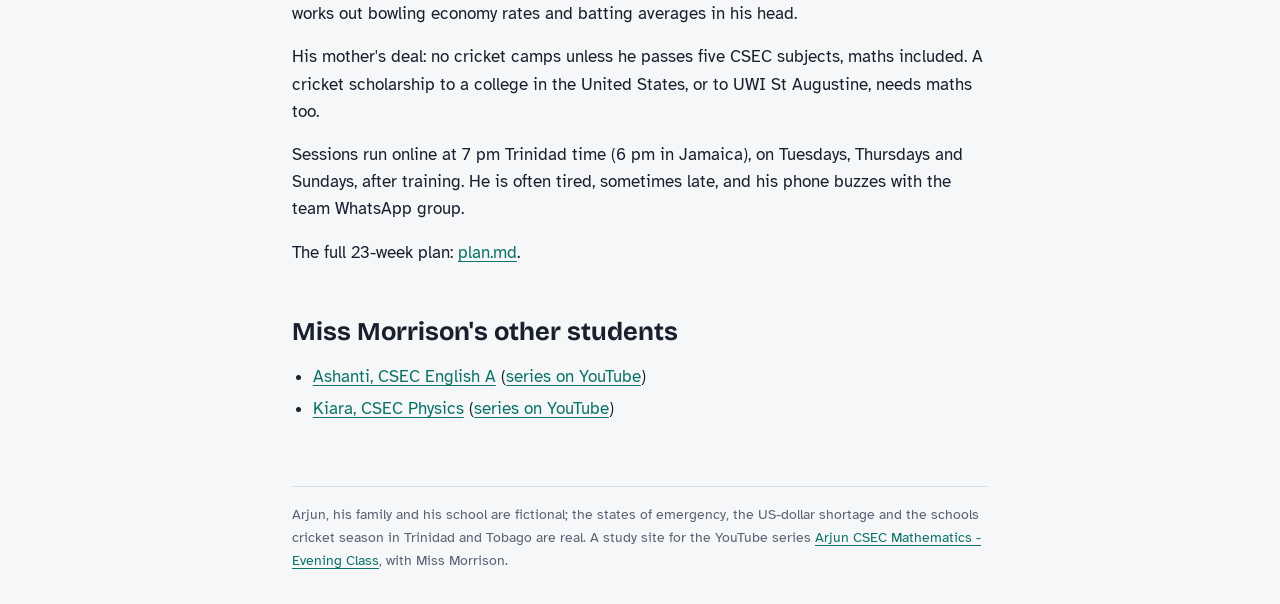
==== commit 4e89f2be: "Link the challenge questions site Co-Authored-By: Claude Opus 5.5 <noreply@anthropic.com>" ====
--- a/index.html
+++ b/index.html
@@ -10,19 +10,20 @@
 <link rel="stylesheet" href="assets/site.css">
 <style>:root { --accent: #0c7368; --accent-soft: #d9efec; }
 @media (prefers-color-scheme: dark) { :root { --accent-soft: #262a33; } }</style>
+<script data-goatcounter="https://csecgym-arjun.goatcounter.com/count" async src="https://gc.zgo.at/count.js"></script>
 </head>
 <body class="top">
 <div class="wrap">
-<nav class="nav" aria-label="Site"><a href="index.html" aria-current="page">Home</a><a href="index.html#road">Progress</a><a href="course.html">Course lessons</a><a href="https://github.com/baughg/arjun.csec.2027.mathematics">Files on GitHub</a></nav>
+<nav class="nav" aria-label="Site"><a href="index.html" aria-current="page">Home</a><a href="index.html#road">Progress</a><a href="course.html">Course lessons</a><a href="https://github.com/csecgym/arjun.csec.2027.mathematics">Files on GitHub</a></nav>
 <header class="hero">
 <h1>Arjun Ramdeen</h1>
 <p class="who">Arjun Ramdeen, 16, lives in Penal, south Trinidad, with his mother (a nurse on shifts at San Fernando General), his father, his grandfather Aja and his sister Priya (12).</p>
 <img src="assets/cover.jpg" alt="" width="1280" height="720">
 <p class="goal">Goal: At least Grade II in CSEC Mathematics, May-June 2027, aiming for Grade I.</p>
-<div class="links"><a class="button" href="https://www.youtube.com/playlist?list=PLBsG3tuxOrZE">Watch the series on YouTube</a><a class="button quiet" href="https://www.youtube.com/playlist?list=PLUVKbsZosp2Q">The complete course</a><a class="button quiet" href="https://www.youtube.com/playlist?list=PLMlZ7s_Gxf0Y">May-June 2026 Paper 2, worked solutions</a></div></header>
+<div class="links"><a class="button" href="https://www.youtube.com/playlist?list=PLBsG3tuxOrZE">Watch the series on YouTube</a><a class="button quiet" href="https://www.youtube.com/playlist?list=PLUVKbsZosp2Q">The complete course</a><a class="button quiet" href="https://www.youtube.com/playlist?list=PLMlZ7s_Gxf0Y">May-June 2026 Paper 2, worked solutions</a><a class="button quiet" href="https://csecgym.github.io/csec.mathematics.challenge/">Challenge questions for every lesson, and the SBA worked example</a></div></header>
 <h2 id="road">The road to the exam</h2>
 <p class="status">3 of 69 sessions done. Next: Tuesday 1 December 2026, Solving Equations.</p>
-<ol class="road"><li class="phase"><h3>Weeks 1-3: Foundations</h3></li><li class="done"><span class="when">Tue 24 Nov 2026, week 1</span><br><a class="title" href="episodes/ep-01.html">Episode 1: Meet Arjun</a><span class="tag">Checkpoint: Diagnostic</span><br><span class="focus">Back story, cricket and the deal with his mother, the exam in one picture, the diagnostic. Sheet: 2/11.</span><p class="note">Arjun: 2/11 on these eight; 15/30 on the whole test. Statistics: excellent!</p></li><li class="done"><span class="when">Thu 26 Nov 2026, week 1</span><br><a class="title" href="episodes/ep-02.html">Episode 2: The Diagnosis and the Plan</a><br><span class="focus">Skill profile, five weaknesses with evidence, habits, the 23-week plan around the cricket season. Sheet: 9/9.</span><p class="note">Two wins tonight: fractions, and the bat and the ball!</p></li><li class="done"><span class="when">Sun 29 Nov 2026, week 1</span><br><a class="title" href="episodes/ep-03.html">Episode 3: Algebra Nets: Signs and Brackets</a><br><span class="focus">Directed numbers and expanding brackets, from his own diagnostic errors. Sheet: 14/14.</span><p class="note">A full over, no runs conceded. Two more wins for the list!</p></li><li class="next"><span class="when">Tue 1 Dec 2026, week 2</span><br><span class="title">Solving Equations</span><br><span class="focus">Balance method, with every line of working</span></li><li class=""><span class="when">Thu 3 Dec 2026, week 2</span><br><span class="title">From Words to Equations</span><br><span class="focus">Word problems: underline, name the unknown, one equation</span></li><li class=""><span class="when">Sun 6 Dec 2026, week 2</span><br><span class="title">Coordinates and Straight Lines</span><br><span class="focus">Plotting, x first; tables of values; y = mx + c</span></li><li class="phase"><details><summary>Show the other 67 sessions in the plan</summary><ol class="road"><li class=""><span class="when">Tue 8 Dec 2026, week 3</span><br><span class="title">Powers and Standard Form</span><br><span class="focus">Indices and standard form</span></li><li class=""><span class="when">Thu 10 Dec 2026, week 3</span><br><span class="title">Algebraic Fractions and Indices</span><br><span class="focus">Laws of indices in algebra</span></li><li class=""><span class="when">Sun 13 Dec 2026, week 3</span><br><span class="title">Run Rates</span><br><span class="focus">Ratio, proportion and rates, with cricket</span></li><li class="phase"><h3>Weeks 4-9: Module 1: Number, money, measure</h3></li><li class=""><span class="when">Tue 15 Dec 2026, week 4</span><br><span class="title">Profit, Loss and Discount</span><br><span class="focus">Consumer arithmetic in his father&#x27;s shop</span></li><li class=""><span class="when">Thu 17 Dec 2026, week 4</span><br><span class="title">Interest and Hire Purchase</span><br><span class="focus">Simple and compound interest, hire purchase</span></li><li class=""><span class="when">Sun 20 Dec 2026, week 4</span><br><span class="title">Bills, Wages and Currency</span><br><span class="focus">Exchange rates and the US-dollar squeeze</span></li><li class=""><span class="when">Mon 21 Dec 2026, week 5</span><br><span class="title">Sets and Venn Diagrams</span><br><span class="focus">Set language, notation and two-set problems</span></li><li class=""><span class="when">Tue 22 Dec 2026, week 5</span><br><span class="title">Charts With Ashanti</span><span class="tag">With another student</span><br><span class="focus">Joint session with Ashanti Reid (CSEC English A): reading charts and tables, and reading word problems slowly</span></li><li class=""><span class="when">Wed 23 Dec 2026, week 5</span><br><span class="title">Christmas Nets</span><br><span class="focus">Mixed practice: twenty short questions</span></li><li class=""><span class="when">Tue 29 Dec 2026, week 6</span><br><span class="title">Number Bases and Sequences</span><br><span class="focus">Bases, number properties, patterns</span></li><li class=""><span class="when">Wed 30 Dec 2026, week 6</span><br><span class="title">Units, Time and Speed</span><br><span class="focus">Conversions and speed-distance-time</span></li><li class=""><span class="when">Thu 31 Dec 2026, week 6</span><br><span class="title">Year-End Review</span><br><span class="focus">What changed in six weeks</span></li><li class=""><span class="when">Tue 5 Jan 2027, week 7</span><br><span class="title">Perimeter and Area</span><br><span class="focus">Shapes, circles and composite areas</span></li><li class=""><span class="when">Thu 7 Jan 2027, week 7</span><br><span class="title">Surface Area and Volume</span><br><span class="focus">Prisms, cylinders, units</span></li><li class=""><span class="when">Sun 10 Jan 2027, week 7</span><br><span class="title">Error and Scale</span><br><span class="focus">Measurement error and scale drawings</span></li><li class=""><span class="when">Tue 12 Jan 2027, week 8</span><br><span class="title">Factorising Quadratics</span><br><span class="focus">Common factors, trinomials, difference of squares</span></li><li class=""><span class="when">Thu 14 Jan 2027, week 8</span><br><span class="title">Simultaneous Equations</span><br><span class="focus">Elimination and substitution</span></li><li class=""><span class="when">Sun 17 Jan 2027, week 8</span><br><span class="title">Quadratic Equations</span><br><span class="focus">Factorising and the formula</span></li><li class=""><span class="when">Tue 19 Jan 2027, week 9</span><br><span class="title">Module 1 Checkpoint</span><span class="tag">Checkpoint: Module 1 check</span><br><span class="focus">Timed test on weeks 1-8</span></li><li class=""><span class="when">Thu 21 Jan 2027, week 9</span><br><span class="title">Checkpoint Results</span><br><span class="focus">Updated skill profile; the plan around the SSCL season</span></li><li class=""><span class="when">Sun 24 Jan 2027, week 9</span><br><span class="title">Variation</span><br><span class="focus">Direct and inverse variation; linear-quadratic pairs</span></li><li class="phase"><h3>Weeks 10-15: Module 2: Algebra, graphs, geometry</h3></li><li class=""><span class="when">Tue 26 Jan 2027, week 10</span><br><span class="title">Relations and Functions</span><br><span class="focus">Mappings, function notation</span></li><li class=""><span class="when">Thu 28 Jan 2027, week 10</span><br><span class="title">Gradient and the Line</span><br><span class="focus">Gradient, midpoint, equation of a line</span></li><li class=""><span class="when">Sun 31 Jan 2027, week 10</span><br><span class="title">Composite and Inverse Functions</span><br><span class="focus">Composite and inverse functions</span></li><li class=""><span class="when">Tue 2 Feb 2027, week 11</span><br><span class="title">Quadratic Graphs</span><br><span class="focus">Plotting and reading parabolas</span></li><li class=""><span class="when">Thu 4 Feb 2027, week 11</span><br><span class="title">Batting Averages</span><br><span class="focus">Mean, median, mode and spread</span></li><li class=""><span class="when">Sun 7 Feb 2027, week 11</span><br><span class="title">Charts and Chance</span><br><span class="focus">Reading charts, inferences, first probability</span></li><li class=""><span class="when">Wed 10 Feb 2027, week 12</span><br><span class="title">Geometry Basics</span><br><span class="focus">Lines, angles and constructions (after Carnival)</span></li><li class=""><span class="when">Thu 11 Feb 2027, week 12</span><br><span class="title">Angles and Polygons</span><br><span class="focus">Angle facts with reasons</span></li><li class=""><span class="when">Sun 14 Feb 2027, week 12</span><br><span class="title">Congruence and Similarity</span><br><span class="focus">Similar shapes and solids</span></li><li class=""><span class="when">Tue 16 Feb 2027, week 13</span><br><span class="title">Pythagoras and SOH CAH TOA</span><br><span class="focus">Right-angled triangles</span></li><li class=""><span class="when">Thu 18 Feb 2027, week 13</span><br><span class="title">Elevation and Depression</span><br><span class="focus">Trig in context</span></li><li class=""><span class="when">Sun 21 Feb 2027, week 13</span><br><span class="title">Trig Clinic</span><br><span class="focus">Mixed trigonometry, every step labelled</span></li><li class=""><span class="when">Tue 23 Feb 2027, week 14</span><br><span class="title">Vectors</span><br><span class="focus">Column vectors and their arithmetic</span></li><li class=""><span class="when">Thu 25 Feb 2027, week 14</span><br><span class="title">Matrices</span><br><span class="focus">Matrix arithmetic</span></li><li class=""><span class="when">Sun 28 Feb 2027, week 14</span><br><span class="title">Mixed Practice</span><br><span class="focus">Paper 2 style, Module 2 topics</span></li><li class=""><span class="when">Tue 2 Mar 2027, week 15</span><br><span class="title">Module 2 Checkpoint</span><span class="tag">Checkpoint: Module 2 check</span><br><span class="focus">Timed test on weeks 10-14</span></li><li class=""><span class="when">Thu 4 Mar 2027, week 15</span><br><span class="title">Checkpoint Results</span><br><span class="focus">Updated skill profile; adjust the plan</span></li><li class=""><span class="when">Sun 7 Mar 2027, week 15</span><br><span class="title">Grouped Data</span><br><span class="focus">Histograms and frequency polygons</span></li><li class="phase"><h3>Weeks 16-19: Module 3: Higher topics</h3></li><li class=""><span class="when">Tue 9 Mar 2027, week 16</span><br><span class="title">Cumulative Frequency</span><br><span class="focus">Grouped averages, ogives, quartiles</span></li><li class=""><span class="when">Thu 11 Mar 2027, week 16</span><br><span class="title">Probability</span><br><span class="focus">Combined events and tree diagrams</span></li><li class=""><span class="when">Sun 14 Mar 2027, week 16</span><br><span class="title">Linear Programming</span><br><span class="focus">Inequalities and regions</span></li><li class=""><span class="when">Tue 16 Mar 2027, week 17</span><br><span class="title">Travel Graphs</span><br><span class="focus">Distance-time and speed-time graphs</span></li><li class=""><span class="when">Thu 18 Mar 2027, week 17</span><br><span class="title">Circle Theorems</span><br><span class="focus">The theorems, with reasons</span></li><li class=""><span class="when">Sun 21 Mar 2027, week 17</span><br><span class="title">Transformations</span><br><span class="focus">Reflections, rotations, enlargements</span></li><li class=""><span class="when">Tue 23 Mar 2027, week 18</span><br><span class="title">Sine and Cosine Rules</span><br><span class="focus">Non-right triangles, area, segments</span></li><li class=""><span class="when">Thu 25 Mar 2027, week 18</span><br><span class="title">Bearings</span><br><span class="focus">Bearings and back-bearings</span></li><li class=""><span class="when">Sat 27 Mar 2027, week 18</span><br><span class="title">Vector Geometry and Matrix Maps</span><br><span class="focus">Position vectors; matrix transformations (moved for Easter)</span></li><li class=""><span class="when">Tue 30 Mar 2027, week 19</span><br><span class="title">Module 3 Checkpoint</span><span class="tag">Checkpoint: Module 3 check</span><br><span class="focus">Timed test on weeks 15-18</span></li><li class=""><span class="when">Thu 1 Apr 2027, week 19</span><br><span class="title">Results and the SBA</span><br><span class="focus">Updated profile; SBA final checks</span></li><li class=""><span class="when">Sun 4 Apr 2027, week 19</span><br><span class="title">Exam Strategy</span><br><span class="focus">Timing plans for both papers</span></li><li class="phase"><h3>Weeks 20-23: Exam rehearsal</h3></li><li class=""><span class="when">Tue 6 Apr 2027, week 20</span><br><span class="title">Paper 2, Timed</span><span class="tag">Checkpoint: Paper 2</span><br><span class="focus">The May-June 2026 Paper 2 in 2 h 40 min</span></li><li class=""><span class="when">Thu 8 Apr 2027, week 20</span><br><span class="title">Paper 2 Review</span><br><span class="focus">Marked with the worked-solution videos</span></li><li class=""><span class="when">Sun 11 Apr 2027, week 20</span><br><span class="title">Fix the Gaps 1</span><br><span class="focus">The marks he lost, by topic</span></li><li class=""><span class="when">Tue 13 Apr 2027, week 21</span><br><span class="title">Paper 1 Practice</span><span class="tag">Checkpoint: Paper 1</span><br><span class="focus">60 multiple-choice items in 90 minutes</span></li><li class=""><span class="when">Thu 15 Apr 2027, week 21</span><br><span class="title">Paper 1 Review</span><br><span class="focus">Item analysis by topic</span></li><li class=""><span class="when">Sun 18 Apr 2027, week 21</span><br><span class="title">Fix the Gaps 2</span><br><span class="focus">Rewrites and retries</span></li><li class=""><span class="when">Tue 20 Apr 2027, week 22</span><br><span class="title">Weakness Clinic: Algebra</span><br><span class="focus">Three timed algebra questions</span></li><li class=""><span class="when">Thu 22 Apr 2027, week 22</span><br><span class="title">Weakness Clinic: Word Problems</span><br><span class="focus">From story to equation, under time</span></li><li class=""><span class="when">Sun 25 Apr 2027, week 22</span><br><span class="title">Weakness Clinic: Geometry</span><br><span class="focus">Trig and angle reasons under time</span></li><li class=""><span class="when">Tue 27 Apr 2027, week 23</span><br><span class="title">The Last Rehearsal</span><span class="tag">Checkpoint: Final</span><br><span class="focus">Mixed timed practice</span></li><li class=""><span class="when">Thu 29 Apr 2027, week 23</span><br><span class="title">Final Profile</span><br><span class="focus">The skill profile, Week 1 against Week 23</span></li><li class=""><span class="when">Fri 30 Apr 2027, week 23</span><br><span class="title">Exam-Day Plan</span><br><span class="focus">Sleep, timing, the equipment list; the send-off</span></li></ol></details></li><li class="exam"><span class="when">May-June 2027</span><br><span class="title">CSEC Mathematics exams</span></li></ol>
+<ol class="road"><li class="phase"><h3>Weeks 1-3: Foundations</h3></li><li class="done"><span class="when">Tue 24 Nov 2026, week 1</span><br><a class="title" href="episodes/ep-01.html">Episode 1: Meet Arjun</a><span class="tag">Checkpoint: Diagnostic</span><br><span class="focus">Back story, cricket and the deal with his mother, the exam in one picture, the diagnostic. Sheet: 2/11.</span><p class="note">Arjun: 2/11 on these eight; 15/30 on the whole test. Statistics: excellent!</p></li><li class="done"><span class="when">Thu 26 Nov 2026, week 1</span><br><a class="title" href="episodes/ep-02.html">Episode 2: The Diagnosis and the Plan</a><br><span class="focus">Skill profile, five weaknesses with evidence, habits, the 23-week plan around the cricket season. Sheet: 9/9.</span><p class="note">Two wins tonight: fractions, and the bat and the ball!</p></li><li class="done"><span class="when">Sun 29 Nov 2026, week 1</span><br><a class="title" href="episodes/ep-03.html">Episode 3: Algebra Nets: Signs and Brackets</a><br><span class="focus">Directed numbers and expanding brackets, from his own diagnostic errors. Sheet: 14/14.</span><p class="note">A full over, no runs conceded. Two more wins for the list!</p></li><li class="next"><span class="when">Tue 1 Dec 2026, week 2</span><br><span class="title">Solving Equations</span><br><span class="focus">Balance method, with every line of working</span></li><li class=""><span class="when">Thu 3 Dec 2026, week 2</span><br><span class="title">From Words to Equations</span><br><span class="focus">Word problems: underline, name the unknown, one equation</span></li><li class=""><span class="when">Sun 6 Dec 2026, week 2</span><br><span class="title">Coordinates and Straight Lines</span><br><span class="focus">Plotting, x first; tables of values; y = mx + c</span></li><li class="phase"><details><summary>Show the other 67 sessions in the plan</summary><ol class="road"><li class=""><span class="when">Tue 8 Dec 2026, week 3</span><br><span class="title">Powers and Standard Form</span><br><span class="focus">Indices and standard form</span></li><li class=""><span class="when">Thu 10 Dec 2026, week 3</span><br><span class="title">Algebraic Fractions and Indices</span><br><span class="focus">Laws of indices in algebra</span></li><li class=""><span class="when">Sun 13 Dec 2026, week 3</span><br><span class="title">Run Rates</span><br><span class="focus">Ratio, proportion and rates, with cricket</span></li><li class="phase"><h3>Weeks 4-9: Module 1: Number, money, measure</h3></li><li class=""><span class="when">Tue 15 Dec 2026, week 4</span><br><span class="title">Profit, Loss and Discount</span><br><span class="focus">Consumer arithmetic in his father&#x27;s shop</span></li><li class=""><span class="when">Thu 17 Dec 2026, week 4</span><br><span class="title">Interest and Hire Purchase</span><br><span class="focus">Simple and compound interest, hire purchase</span></li><li class=""><span class="when">Sun 20 Dec 2026, week 4</span><br><span class="title">Bills, Wages and Currency</span><br><span class="focus">Exchange rates and the US-dollar squeeze</span></li><li class=""><span class="when">Mon 21 Dec 2026, week 5</span><br><span class="title">Sets and Venn Diagrams</span><br><span class="focus">Set language, notation and two-set problems</span></li><li class=""><span class="when">Tue 22 Dec 2026, week 5</span><br><span class="title">Charts With Ashanti</span><span class="tag">With another student</span><br><span class="focus">Joint session with Ashanti Reid (CSEC English A): reading charts and tables, and reading word problems slowly</span></li><li class=""><span class="when">Wed 23 Dec 2026, week 5</span><br><span class="title">Christmas Nets</span><br><span class="focus">Mixed practice: twenty short questions</span></li><li class=""><span class="when">Tue 29 Dec 2026, week 6</span><br><span class="title">Number Bases and Sequences</span><br><span class="focus">Bases, number properties, patterns</span></li><li class=""><span class="when">Wed 30 Dec 2026, week 6</span><br><span class="title">Units, Time and Speed</span><br><span class="focus">Conversions and speed-distance-time</span></li><li class=""><span class="when">Thu 31 Dec 2026, week 6</span><br><span class="title">Year-End Review</span><br><span class="focus">What changed in six weeks</span></li><li class=""><span class="when">Tue 5 Jan 2027, week 7</span><br><span class="title">Perimeter and Area</span><br><span class="focus">Shapes, circles and composite areas</span></li><li class=""><span class="when">Thu 7 Jan 2027, week 7</span><br><span class="title">Surface Area and Volume</span><br><span class="focus">Prisms, cylinders, units</span></li><li class=""><span class="when">Sun 10 Jan 2027, week 7</span><br><span class="title">Error and Scale</span><br><span class="focus">Measurement error and scale drawings</span></li><li class=""><span class="when">Tue 12 Jan 2027, week 8</span><br><span class="title">Factorising Quadratics</span><br><span class="focus">Common factors, trinomials, difference of squares</span></li><li class=""><span class="when">Thu 14 Jan 2027, week 8</span><br><span class="title">Simultaneous Equations</span><br><span class="focus">Elimination and substitution</span></li><li class=""><span class="when">Sun 17 Jan 2027, week 8</span><br><span class="title">Quadratic Equations</span><br><span class="focus">Factorising and the formula</span></li><li class=""><span class="when">Tue 19 Jan 2027, week 9</span><br><span class="title">Module 1 Checkpoint</span><span class="tag">Checkpoint: Module 1 check</span><br><span class="focus">Timed test on weeks 1-8</span></li><li class=""><span class="when">Thu 21 Jan 2027, week 9</span><br><span class="title">Checkpoint Results</span><br><span class="focus">Updated skill profile; the plan around the SSCL season; SBA check-in: choosing the project and planning the data collection</span></li><li class=""><span class="when">Sun 24 Jan 2027, week 9</span><br><span class="title">Variation</span><br><span class="focus">Direct and inverse variation; linear-quadratic pairs</span></li><li class="phase"><h3>Weeks 10-15: Module 2: Algebra, graphs, geometry</h3></li><li class=""><span class="when">Tue 26 Jan 2027, week 10</span><br><span class="title">Relations and Functions</span><br><span class="focus">Mappings, function notation</span></li><li class=""><span class="when">Thu 28 Jan 2027, week 10</span><br><span class="title">Gradient and the Line</span><br><span class="focus">Gradient, midpoint, equation of a line</span></li><li class=""><span class="when">Sun 31 Jan 2027, week 10</span><br><span class="title">Composite and Inverse Functions</span><br><span class="focus">Composite and inverse functions</span></li><li class=""><span class="when">Tue 2 Feb 2027, week 11</span><br><span class="title">Quadratic Graphs</span><br><span class="focus">Plotting and reading parabolas</span></li><li class=""><span class="when">Thu 4 Feb 2027, week 11</span><br><span class="title">Batting Averages</span><br><span class="focus">Mean, median, mode and spread</span></li><li class=""><span class="when">Sun 7 Feb 2027, week 11</span><br><span class="title">Charts and Chance</span><br><span class="focus">Reading charts, inferences, first probability</span></li><li class=""><span class="when">Wed 10 Feb 2027, week 12</span><br><span class="title">Geometry Basics</span><br><span class="focus">Lines, angles and constructions (after Carnival)</span></li><li class=""><span class="when">Thu 11 Feb 2027, week 12</span><br><span class="title">Angles and Polygons</span><br><span class="focus">Angle facts with reasons</span></li><li class=""><span class="when">Sun 14 Feb 2027, week 12</span><br><span class="title">Congruence and Similarity</span><br><span class="focus">Similar shapes and solids</span></li><li class=""><span class="when">Tue 16 Feb 2027, week 13</span><br><span class="title">Pythagoras and SOH CAH TOA</span><br><span class="focus">Right-angled triangles</span></li><li class=""><span class="when">Thu 18 Feb 2027, week 13</span><br><span class="title">Elevation and Depression</span><br><span class="focus">Trig in context</span></li><li class=""><span class="when">Sun 21 Feb 2027, week 13</span><br><span class="title">Trig Clinic</span><br><span class="focus">Mixed trigonometry, every step labelled</span></li><li class=""><span class="when">Tue 23 Feb 2027, week 14</span><br><span class="title">Vectors</span><br><span class="focus">Column vectors and their arithmetic</span></li><li class=""><span class="when">Thu 25 Feb 2027, week 14</span><br><span class="title">Matrices</span><br><span class="focus">Matrix arithmetic</span></li><li class=""><span class="when">Sun 28 Feb 2027, week 14</span><br><span class="title">Mixed Practice</span><br><span class="focus">Paper 2 style, Module 2 topics</span></li><li class=""><span class="when">Tue 2 Mar 2027, week 15</span><br><span class="title">Module 2 Checkpoint</span><span class="tag">Checkpoint: Module 2 check</span><br><span class="focus">Timed test on weeks 10-14</span></li><li class=""><span class="when">Thu 4 Mar 2027, week 15</span><br><span class="title">Checkpoint Results</span><br><span class="focus">Updated skill profile; adjust the plan; SBA check-in: data collected and the write-up started</span></li><li class=""><span class="when">Sun 7 Mar 2027, week 15</span><br><span class="title">Grouped Data</span><br><span class="focus">Histograms and frequency polygons</span></li><li class="phase"><h3>Weeks 16-19: Module 3: Higher topics</h3></li><li class=""><span class="when">Tue 9 Mar 2027, week 16</span><br><span class="title">Cumulative Frequency</span><br><span class="focus">Grouped averages, ogives, quartiles</span></li><li class=""><span class="when">Thu 11 Mar 2027, week 16</span><br><span class="title">Probability</span><br><span class="focus">Combined events and tree diagrams</span></li><li class=""><span class="when">Sun 14 Mar 2027, week 16</span><br><span class="title">Linear Programming</span><br><span class="focus">Inequalities and regions</span></li><li class=""><span class="when">Tue 16 Mar 2027, week 17</span><br><span class="title">Travel Graphs</span><br><span class="focus">Distance-time and speed-time graphs</span></li><li class=""><span class="when">Thu 18 Mar 2027, week 17</span><br><span class="title">Circle Theorems</span><br><span class="focus">The theorems, with reasons</span></li><li class=""><span class="when">Sun 21 Mar 2027, week 17</span><br><span class="title">Transformations</span><br><span class="focus">Reflections, rotations, enlargements</span></li><li class=""><span class="when">Tue 23 Mar 2027, week 18</span><br><span class="title">Sine and Cosine Rules</span><br><span class="focus">Non-right triangles, area, segments</span></li><li class=""><span class="when">Thu 25 Mar 2027, week 18</span><br><span class="title">Bearings</span><br><span class="focus">Bearings and back-bearings</span></li><li class=""><span class="when">Sat 27 Mar 2027, week 18</span><br><span class="title">Vector Geometry and Matrix Maps</span><br><span class="focus">Position vectors; matrix transformations (moved for Easter)</span></li><li class=""><span class="when">Tue 30 Mar 2027, week 19</span><br><span class="title">Module 3 Checkpoint</span><span class="tag">Checkpoint: Module 3 check</span><br><span class="focus">Timed test on weeks 15-18</span></li><li class=""><span class="when">Thu 1 Apr 2027, week 19</span><br><span class="title">Results and the SBA</span><br><span class="focus">Updated profile; SBA final checks</span></li><li class=""><span class="when">Sun 4 Apr 2027, week 19</span><br><span class="title">Exam Strategy</span><br><span class="focus">Timing plans for both papers</span></li><li class="phase"><h3>Weeks 20-23: Exam rehearsal</h3></li><li class=""><span class="when">Tue 6 Apr 2027, week 20</span><br><span class="title">Paper 2, Timed</span><span class="tag">Checkpoint: Paper 2</span><br><span class="focus">The May-June 2026 Paper 2 in 2 h 40 min</span></li><li class=""><span class="when">Thu 8 Apr 2027, week 20</span><br><span class="title">Paper 2 Review</span><br><span class="focus">Marked with the worked-solution videos</span></li><li class=""><span class="when">Sun 11 Apr 2027, week 20</span><br><span class="title">Fix the Gaps 1</span><br><span class="focus">The marks he lost, by topic</span></li><li class=""><span class="when">Tue 13 Apr 2027, week 21</span><br><span class="title">Paper 1 Practice</span><span class="tag">Checkpoint: Paper 1</span><br><span class="focus">60 multiple-choice items in 90 minutes</span></li><li class=""><span class="when">Thu 15 Apr 2027, week 21</span><br><span class="title">Paper 1 Review</span><br><span class="focus">Item analysis by topic</span></li><li class=""><span class="when">Sun 18 Apr 2027, week 21</span><br><span class="title">Fix the Gaps 2</span><br><span class="focus">Rewrites and retries</span></li><li class=""><span class="when">Tue 20 Apr 2027, week 22</span><br><span class="title">Weakness Clinic: Algebra</span><br><span class="focus">Three timed algebra questions</span></li><li class=""><span class="when">Thu 22 Apr 2027, week 22</span><br><span class="title">Weakness Clinic: Word Problems</span><br><span class="focus">From story to equation, under time</span></li><li class=""><span class="when">Sun 25 Apr 2027, week 22</span><br><span class="title">Weakness Clinic: Geometry</span><br><span class="focus">Trig and angle reasons under time</span></li><li class=""><span class="when">Tue 27 Apr 2027, week 23</span><br><span class="title">The Last Rehearsal</span><span class="tag">Checkpoint: Final</span><br><span class="focus">Mixed timed practice</span></li><li class=""><span class="when">Thu 29 Apr 2027, week 23</span><br><span class="title">Final Profile</span><br><span class="focus">The skill profile, Week 1 against Week 23</span></li><li class=""><span class="when">Fri 30 Apr 2027, week 23</span><br><span class="title">Exam-Day Plan</span><br><span class="focus">Sleep, timing, the equipment list; the send-off</span></li></ol></details></li><li class="exam"><span class="when">May-June 2027</span><br><span class="title">CSEC Mathematics exams</span></li></ol>
 <h2>Skill profile</h2>
 <p>From the latest checkpoint (week 1). The line marks the target, 70%.</p>
 <div class="skills"><span class="name">Number and computation</span><div class="bar " role="img" aria-label="Number and computation: 70%"><span style="width:70%"></span><i class="target" style="left:70%"></i><b>70%</b></div><span class="name">Consumer arithmetic</span><div class="bar below" role="img" aria-label="Consumer arithmetic: 60%"><span style="width:60%"></span><i class="target" style="left:70%"></i><b>60%</b></div><span class="name">Sets</span><div class="bar below" role="img" aria-label="Sets: 65%"><span style="width:65%"></span><i class="target" style="left:70%"></i><b>65%</b></div><span class="name">Measurement</span><div class="bar below" role="img" aria-label="Measurement: 45%"><span style="width:45%"></span><i class="target" style="left:70%"></i><b>45%</b></div><span class="name">Statistics</span><div class="bar " role="img" aria-label="Statistics: 85%"><span style="width:85%"></span><i class="target" style="left:70%"></i><b>85%</b></div><span class="name">Algebra</span><div class="bar below" role="img" aria-label="Algebra: 30%"><span style="width:30%"></span><i class="target" style="left:70%"></i><b>30%</b></div><span class="name">Functions and graphs</span><div class="bar below" role="img" aria-label="Functions and graphs: 35%"><span style="width:35%"></span><i class="target" style="left:70%"></i><b>35%</b></div><span class="name">Geometry and trigonometry</span><div class="bar below" role="img" aria-label="Geometry and trigonometry: 40%"><span style="width:40%"></span><i class="target" style="left:70%"></i><b>40%</b></div><span class="name">Vectors and matrices</span><div class="bar below" role="img" aria-label="Vectors and matrices: 20%"><span style="width:20%"></span><i class="target" style="left:70%"></i><b>20%</b></div><span class="name">Word problems</span><div class="bar below" role="img" aria-label="Word problems: 25%"><span style="width:25%"></span><i class="target" style="left:70%"></i><b>25%</b></div></div>
@@ -36,8 +37,8 @@
 <div class="weak"><h3>Habit: confidence</h3><p class="evidence">&#x27;I&#x27;m not a maths person&#x27;; gives up on a question after one try.</p><ol><li>Keep a wins list: one question solved every day</li><li>Read a blank as &#x27;not yet&#x27;, and try one first step</li></ol></div>
 <h2>Strengths</h2><ul><li>Mental arithmetic with real numbers (overs, runs, rates)</li><li>Statistics: averages and rates</li><li>Competitive focus once he is engaged</li></ul>
 <h2>Arjun's story</h2><p>His father&#x27;s small auto-parts shop is squeezed by the US-dollar shortage: he waits weeks for foreign exchange to import stock, and money at home is tight.</p><p>Arjun is a leg-spinner and lower-order batter for South Ridge Secondary in the PowerGen Secondary Schools Cricket League. Aja taught him to bowl with a tennis ball in the yard. In the 2026 season he took 31 wickets and was named in a national Under-17 training squad.</p><p>Under the states of emergency, evening practice was cut short and his mother would not let him travel late to matches; he spent the time on cricket highlights, not books.</p><p>He scored 38% in his Form 4 maths exam and believes he is &#x27;not a maths person&#x27;, yet he works out bowling economy rates and batting averages in his head.</p><p>His mother&#x27;s deal: no cricket camps unless he passes five CSEC subjects, maths included. A cricket scholarship to a college in the United States, or to UWI St Augustine, needs maths too.</p><p>Sessions run online at 7 pm Trinidad time (6 pm in Jamaica), on Tuesdays, Thursdays and Sundays, after training. He is often tired, sometimes late, and his phone buzzes with the team WhatsApp group.</p>
-<p>The full 23-week plan: <a href="https://github.com/baughg/arjun.csec.2027.mathematics/blob/main/plan.md">plan.md</a>.</p>
-<h2>Miss Morrison's other students</h2><ul><li><a href="https://baughg.github.io/ashanti.csec.2027.english/">Ashanti, CSEC English A</a> (<a href="https://www.youtube.com/playlist?list=PLXU28KFyF9wc">series on YouTube</a>)</li><li><a href="https://baughg.github.io/kiara.csec.2027.physics/">Kiara, CSEC Physics</a> (<a href="https://www.youtube.com/playlist?list=PLXpLmmIybE5c">series on YouTube</a>)</li></ul>
+<p>The full 23-week plan: <a href="https://github.com/csecgym/arjun.csec.2027.mathematics/blob/main/plan.md">plan.md</a>.</p>
+<h2>Miss Morrison's other students</h2><ul><li><a href="https://csecgym.github.io/ashanti.csec.2027.english/">Ashanti, CSEC English A</a> (<a href="https://www.youtube.com/playlist?list=PLXU28KFyF9wc">series on YouTube</a>)</li><li><a href="https://csecgym.github.io/kiara.csec.2027.physics/">Kiara, CSEC Physics</a> (<a href="https://www.youtube.com/playlist?list=PLXpLmmIybE5c">series on YouTube</a>)</li></ul>
 <footer>Arjun, his family and his school are fictional; the states of emergency, the US-dollar shortage and the schools cricket season in Trinidad and Tobago are real. A study site for the YouTube series <a href="https://www.youtube.com/playlist?list=PLBsG3tuxOrZE">Arjun CSEC Mathematics - Evening Class</a>, with Miss Morrison.</footer>
 </div>
 </body>
